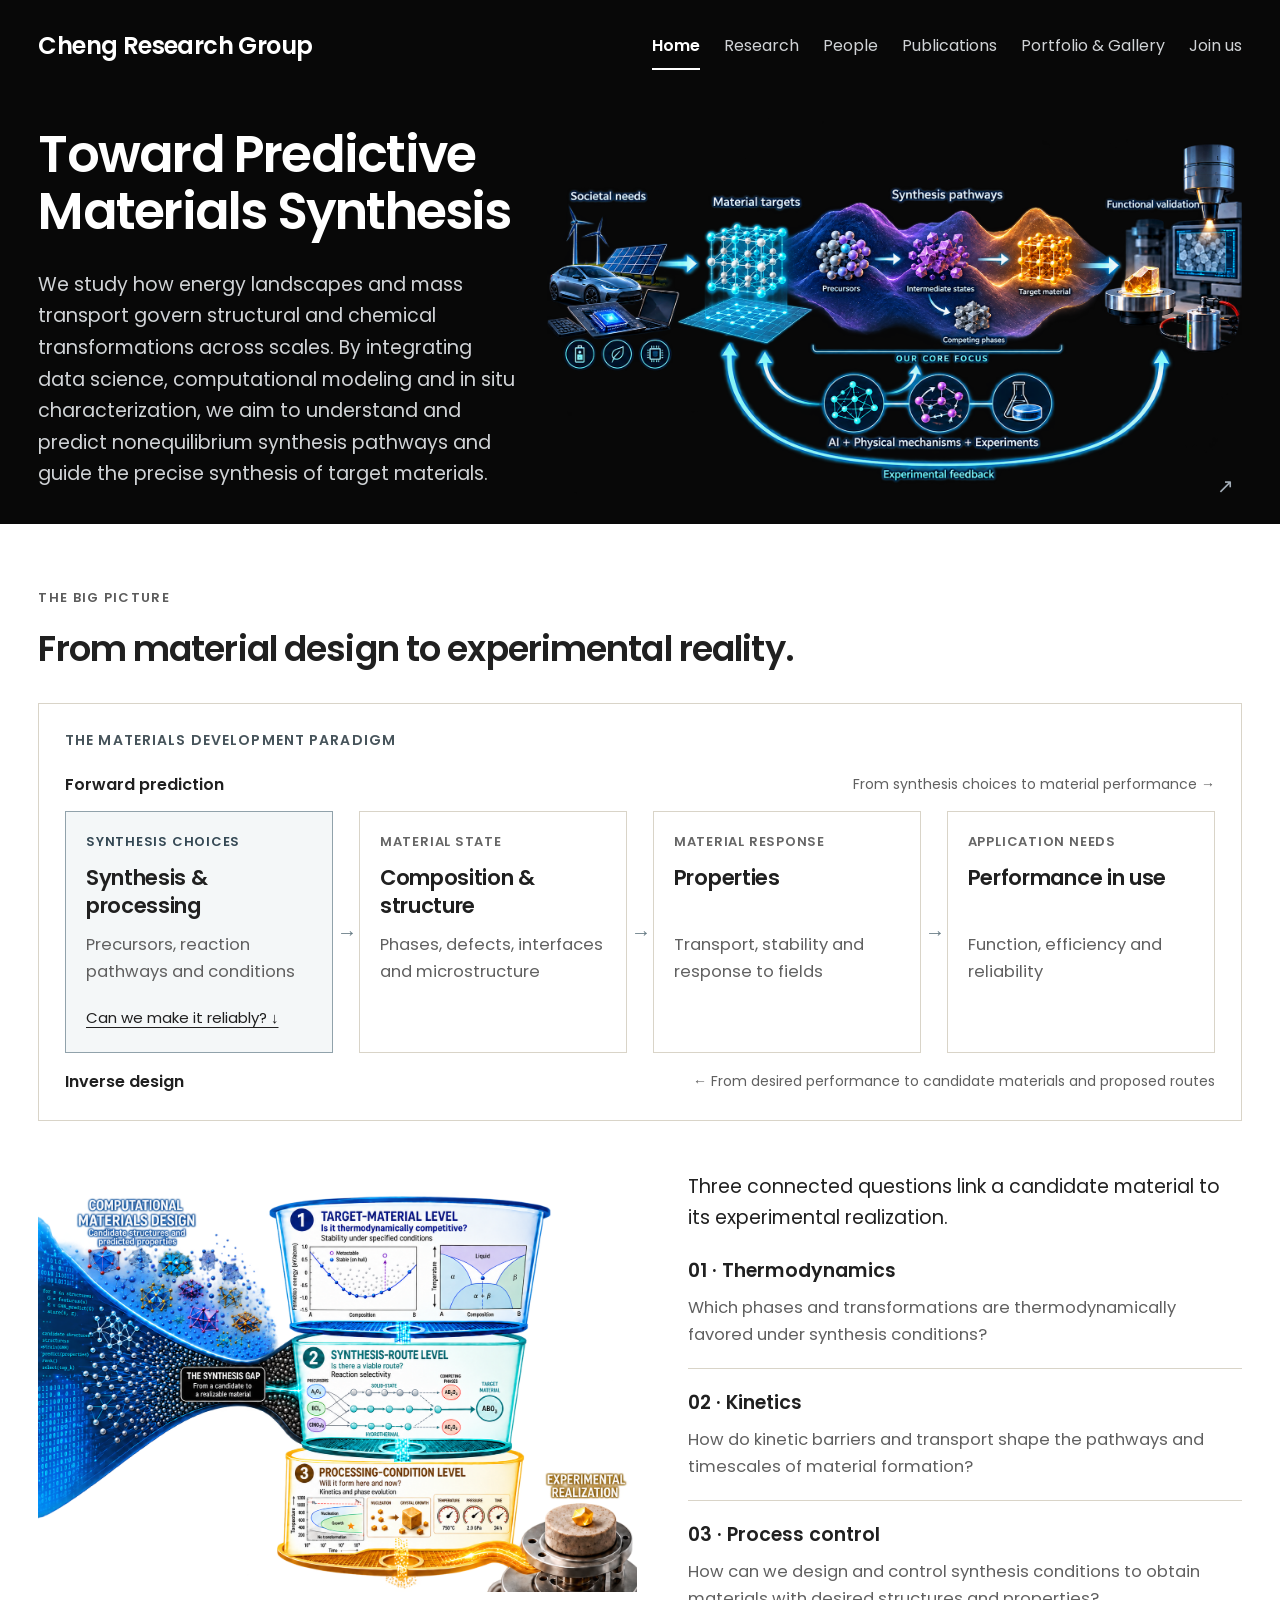
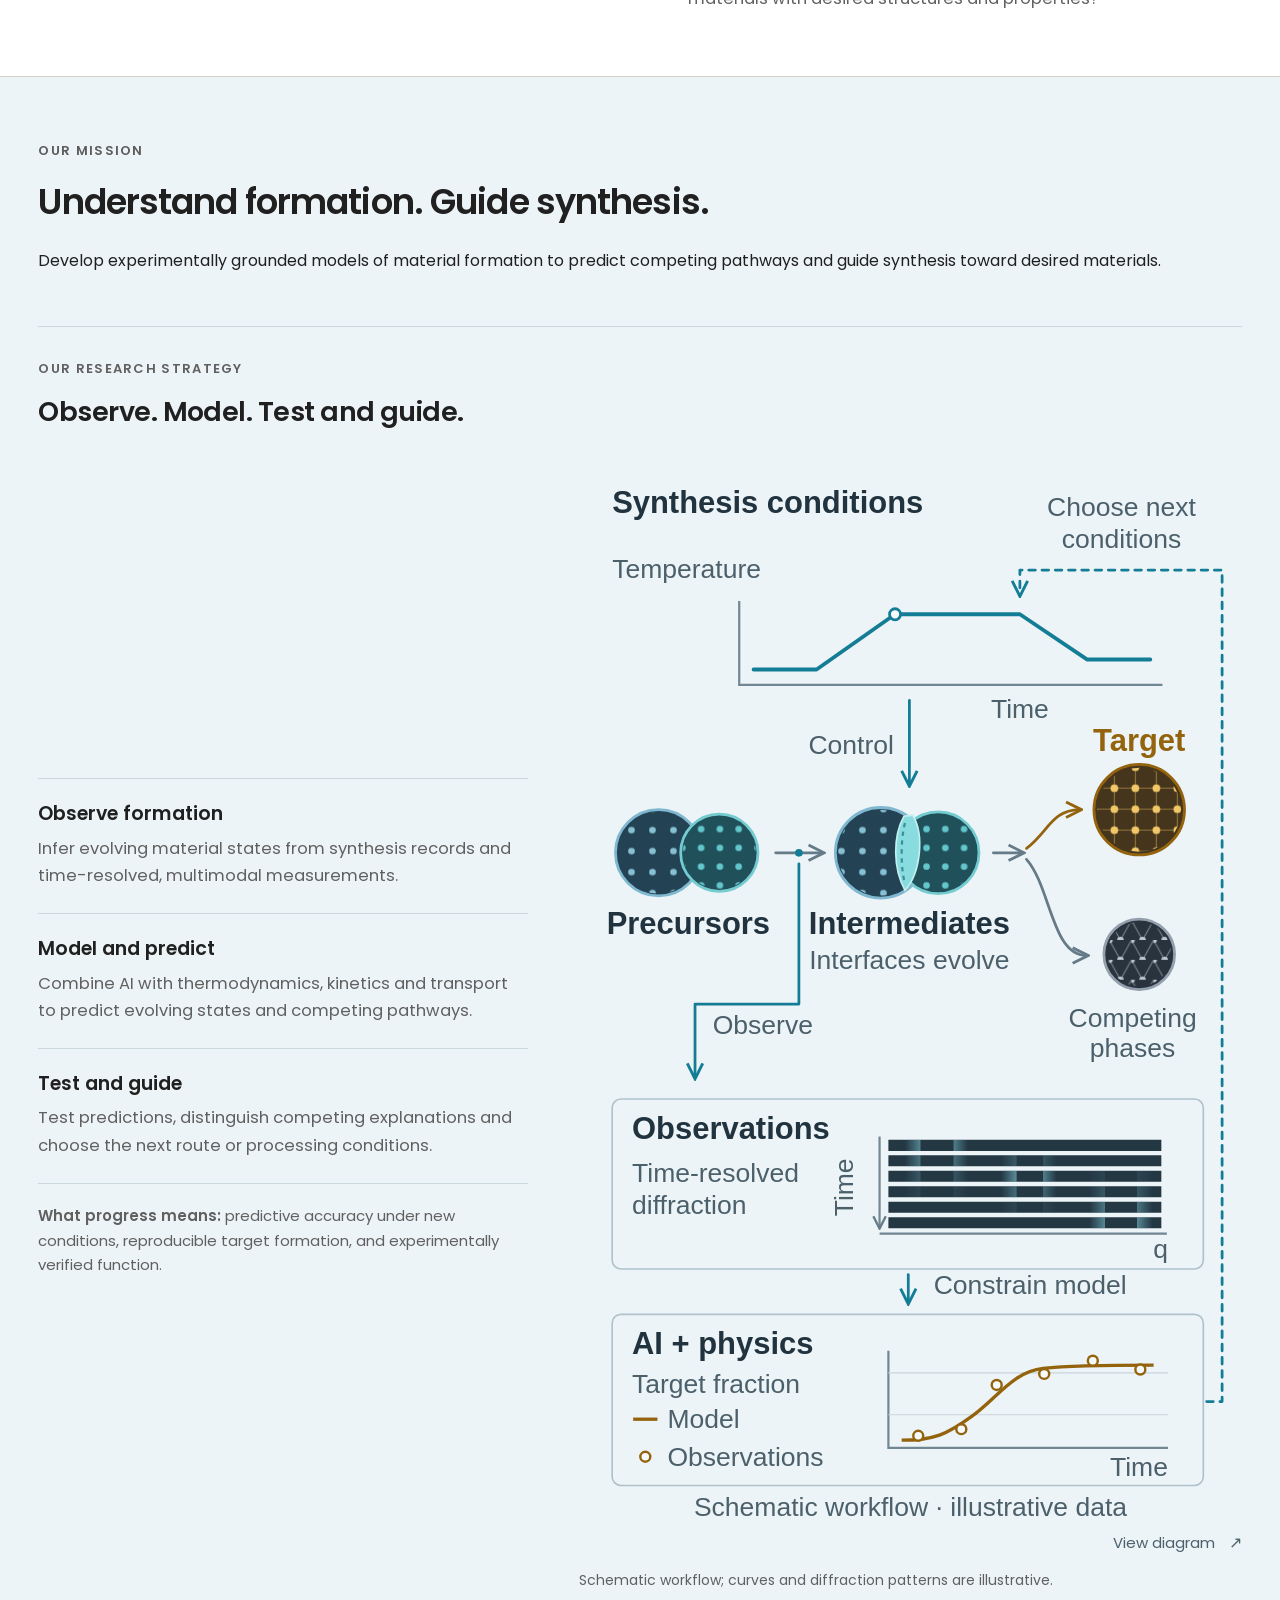
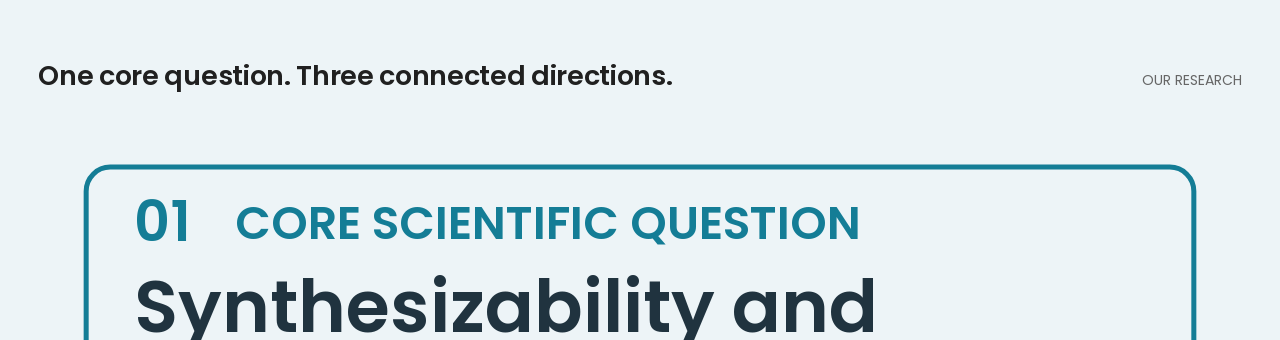
==== group/index.html @ d84de036 "Match homepage navigation to the dark hero" ====
<!DOCTYPE html>
<html lang="en">
<head>
  <meta charset="utf-8">
  <meta name="viewport" content="width=device-width, initial-scale=1">
  <meta name="theme-color" content="#080808">
  <meta name="description" content="Build the materials we need. Cheng Research Group develops AI for predictive synthesis science, connecting material design with formation pathways, reliable synthesis and experimentally verified function.">
  <title>Cheng Research Group | AI for Materials Synthesis</title>
  <link rel="canonical" href="https://xiangran-cheng.github.io/group/">
  <meta property="og:type" content="website">
  <meta property="og:title" content="Cheng Research Group | AI for Materials Synthesis">
  <meta property="og:description" content="Our place in materials science: connecting design with physical realization through AI, formation mechanisms and experimental feedback.">
  <meta property="og:url" content="https://xiangran-cheng.github.io/group/">
  <meta property="og:image" content="https://xiangran-cheng.github.io/assets/materials-core-philosophy-2026.png">
  <meta property="og:image:alt" content="Build the materials we need: societal needs, material targets, synthesis pathways and functional validation connected by AI, physical mechanisms and experimental feedback">
  <link rel="icon" href="favicon.svg?v=5" type="image/svg+xml">
  <link rel="preload" href="../assets/fonts/poppins-400.woff2" as="font" type="font/woff2" crossorigin>
  <link rel="preload" href="../assets/fonts/poppins-600.woff2" as="font" type="font/woff2" crossorigin>
  <link rel="stylesheet" href="group.css?v=12">
  <link rel="stylesheet" href="home.css?v=40">
  <script src="group.js?v=6" defer></script>
  <script src="home.js?v=4" defer></script>
</head>
<body class="group-page home-page" data-page="home">
  <a class="skip-link" href="#main">Skip to content</a>
  <header class="site-header">
    <div class="container header-inner">
      <a class="wordmark" href="./" aria-label="Cheng Research Group home">Cheng Research Group</a>
      <nav class="primary-nav" id="primary-nav" aria-label="Main navigation">
        <a href="./" aria-current="page">Home</a>
        <a href="research.html">Research</a>
        <a href="people.html">People</a>
        <a href="publications.html">Publications</a>
        <a href="gallery.html">Portfolio &amp; Gallery</a>
        <a href="join.html">Join us</a>
      </nav>
    </div>
  </header>

  <main id="main">
    <section class="home-hero" id="vision" aria-labelledby="vision-title">
      <div class="container vision-layout">
        <div class="vision-text">
          <div class="vision-heading">
            <h1 id="vision-title">Toward Predictive Materials Synthesis</h1>
          </div>
          <div class="vision-copy">
            <p class="vision-statement">We study how energy landscapes and mass transport govern structural and chemical transformations across scales. By integrating data science, computational modeling and in situ characterization, we aim to understand and predict nonequilibrium synthesis pathways and guide the precise synthesis of target materials.</p>
          </div>
        </div>
        <figure class="vision-figure philosophy-figure" id="core-philosophy" aria-labelledby="philosophy-caption-title" data-artwork-title="Build the materials we need." data-artwork-caption="Societal needs → material targets → synthesis pathways → functional validation. Conceptual illustration.">
          <a class="philosophy-image" href="../assets/materials-vision-transparent-2026.png" data-artwork-preview aria-haspopup="dialog" aria-label="Enlarge our research philosophy illustration">
            <img src="../assets/materials-vision-transparent-2026.png" width="1672" height="941" alt="Societal needs guide material targets; the central synthesis pathway links precursors, intermediate states and a target material, with a competing-phase branch. Functional validation and experimental feedback connect AI, physical mechanisms and experiments to new research decisions." fetchpriority="high" decoding="async">
            <span class="vision-enlarge" aria-hidden="true">↗</span>
          </a>
          <figcaption class="home-visually-hidden">
            <h3 id="philosophy-caption-title">From material targets to experimental reality.</h3><p>Conceptual illustration of our research vision. AI, physical mechanisms and experimental feedback connect material targets with synthesis pathways and functional validation.</p>
          </figcaption>
        </figure>
      </div>
    </section>

    <section class="big-picture" id="big-picture" aria-labelledby="big-picture-title">
      <div class="container home-section">
        <div class="home-section-intro">
          <p class="home-kicker">THE BIG PICTURE</p>
          <div>
            <h2 id="big-picture-title">From material design to experimental reality.</h2>
          </div>
        </div>

        <figure class="materials-map" aria-labelledby="materials-map-title">
          <p class="home-kicker narrative-step">THE MATERIALS DEVELOPMENT PARADIGM</p>
          <h3 class="home-visually-hidden" id="materials-map-title">Connect making, structure and function.</h3>
          <div class="map-direction"><strong>Forward prediction</strong><span>From synthesis choices to material performance <span aria-hidden="true">→</span></span></div>
          <ol class="materials-chain" aria-label="Synthesis, structure, properties and performance relationships">
            <li class="map-focus"><span class="map-tag">SYNTHESIS CHOICES</span><h4>Synthesis &amp; processing</h4><p>Precursors, reaction pathways and conditions</p><a href="#synthesis-gap">Can we make it reliably? <span aria-hidden="true">↓</span></a></li>
            <li><span class="map-tag">MATERIAL STATE</span><h4>Composition &amp; structure</h4><p>Phases, defects, interfaces and microstructure</p></li>
            <li><span class="map-tag">MATERIAL RESPONSE</span><h4>Properties</h4><p>Transport, stability and response to fields</p></li>
            <li><span class="map-tag">APPLICATION NEEDS</span><h4>Performance in use</h4><p>Function, efficiency and reliability</p></li>
          </ol>
          <div class="map-direction map-inverse"><strong>Inverse design</strong><span><span aria-hidden="true">←</span> From desired performance to candidate materials and proposed routes</span></div>
        </figure>

        <div class="gap-intro" id="synthesis-gap">
          <div class="gap-layout">
            <figure class="synthesis-framework">
              <a href="gallery.html#synthesis-framework" aria-label="Explore the materials synthesis framework in the gallery"><img src="../assets/synthesis-framework-2026.png" width="1534" height="1025" alt="Three questions connect computational design with synthesis: is the target thermodynamically competitive, is there a viable reaction route, and will it form under the chosen processing conditions?" loading="lazy" decoding="async"></a>
            </figure>
            <div class="gap-copy">
              <p class="gap-question">Three connected questions link a candidate material to its experimental realization.</p>
              <dl class="gap-levels">
                <div>
                  <dt>01 · Thermodynamics</dt>
                  <dd>Which phases and transformations are thermodynamically favored under synthesis conditions?</dd>
                </div>
                <div>
                  <dt>02 · Kinetics</dt>
                  <dd>How do kinetic barriers and transport shape the pathways and timescales of material formation?</dd>
                </div>
                <div>
                  <dt>03 · Process control</dt>
                  <dd>How can we design and control synthesis conditions to obtain materials with desired structures and properties?</dd>
                </div>
              </dl>
            </div>
          </div>
        </div>
      </div>
    </section>

    <section class="mission-section" id="mission" aria-labelledby="mission-title">
      <div class="home-section container">
      <div class="home-section-intro" id="about">
        <p class="home-kicker">OUR MISSION</p>
        <div>
          <h2 id="mission-title">Understand formation. Guide synthesis.</h2>
          <p class="home-lead">Develop experimentally grounded models of material formation to predict competing pathways and guide synthesis toward desired materials.</p>
        </div>
      </div>

      <div class="synthesis-question" id="research-strategy">
        <p class="home-kicker">OUR RESEARCH STRATEGY</p>
        <h3>Observe. Model. Test and guide.</h3>
        <div class="strategy-layout">
          <div class="strategy-copy">
            <ol class="pathway-strip" aria-label="Our strategy for predictive synthesis science">
              <li><strong>Observe formation</strong><span>Infer evolving material states from synthesis records and time-resolved, multimodal measurements.</span></li>
              <li><strong>Model and predict</strong><span>Combine AI with thermodynamics, kinetics and transport to predict evolving states and competing pathways.</span></li>
              <li><strong>Test and guide</strong><span>Test predictions, distinguish competing explanations and choose the next route or processing conditions.</span></li>
            </ol>
            <p class="pathway-feedback"><strong>What progress means:</strong> predictive accuracy under new conditions, reproducible target formation, and experimentally verified function.</p>
          </div>
          <figure class="strategy-figure synthesis-figure" aria-labelledby="synthesis-figure-caption" data-artwork-theme="light" data-artwork-title="Predict and guide how materials form" data-artwork-caption="Observations inform models; predictions guide synthesis decisions. All curves and diffraction patterns are illustrative.">
            <a class="synthesis-preview" href="../assets/synthesis-science-transparent.svg" data-artwork-preview aria-haspopup="dialog" aria-label="Enlarge our synthesis science diagram">
              <picture>
                <source media="(max-width: 760px)" srcset="../assets/synthesis-science-transparent-mobile.svg" width="600" height="960">
                <img src="../assets/synthesis-science-transparent.svg" width="1100" height="850" alt="Synthesis conditions shape the path from precursors through reacting interfaces and intermediates to target or competing phases. Time-resolved observations inform AI and physical models; predicted phase evolution is compared with measurements to guide the next synthesis decision." loading="lazy" decoding="async">
              </picture>
              <span class="diagram-enlarge" aria-hidden="true">View diagram <span>↗</span></span>
            </a>
            <figcaption id="synthesis-figure-caption">Schematic workflow; curves and diffraction patterns are illustrative.</figcaption>
          </figure>
        </div>
      </div>

      <div class="focus-heading" id="our-research"><h3 id="research-map-title">One core question. Three connected directions.</h3><span>OUR RESEARCH</span></div>
      <figure class="research-relationships" aria-labelledby="research-map-title" aria-describedby="research-map-caption" data-artwork-theme="light" data-artwork-title="How our research connects" data-artwork-caption="A research framework. Arrows show how the directions inform one another; scientific agents support the research cycle.">
        <a class="research-map-preview" href="../assets/research-directions-map.svg" data-artwork-preview aria-haspopup="dialog" aria-label="Enlarge the research directions relationship map">
          <picture>
            <source media="(max-width: 1000px)" srcset="../assets/research-directions-map-mobile.svg" width="600" height="1180">
            <img src="../assets/research-directions-map.svg" width="1440" height="650" alt="Synthesizability and Synthesis Design is our core. Structure and function research provides structural targets and studies material states. Energy research defines performance requirements and evaluates candidate materials. Scientific agents support the research cycle across all directions." loading="lazy" decoding="async">
          </picture>
          <span class="diagram-enlarge" aria-hidden="true">View map <span>↗</span></span>
        </a>
        <figcaption class="home-visually-hidden" id="research-map-caption">We model formation pathways to predict synthesizability under specified conditions and guide synthesis. Structure evolution connects material states with desired properties. Energy applications define targets and validate performance. Scientific agents connect literature extraction, knowledge graphs, multimodal analysis and study planning across all directions.</figcaption>
      </figure>
      </div>
    </section>
  </main>
  <dialog class="artwork-viewer" aria-labelledby="artwork-viewer-title" aria-describedby="artwork-viewer-caption">
    <div class="artwork-viewer-header"><h2 id="artwork-viewer-title">Build the materials we need.</h2><div><button class="artwork-zoom" type="button">Zoom in</button><button class="artwork-close" type="button" aria-label="Close illustration" autofocus>Close <span aria-hidden="true">×</span></button></div></div>
    <div class="artwork-stage" tabindex="0" role="region" aria-label="Illustration preview; scroll to explore when zoomed"><img width="1672" height="941" alt=""></div>
    <div class="artwork-viewer-footer"><p id="artwork-viewer-caption">Societal needs → material targets → synthesis pathways → functional validation. Conceptual illustration.</p><a href="../assets/materials-vision-transparent-2026.png" target="_blank" rel="noopener">Open original <span aria-hidden="true">↗</span></a></div>
  </dialog>
  <footer class="site-footer"><div class="container footer-inner"><div><strong>Cheng Research Group</strong><span>AI for Materials Synthesis</span></div><div><span>Contact us</span><a href="mailto:chengxiangran@bza.edu.cn">chengxiangran@bza.edu.cn</a></div><div class="footer-links"><a href="../assets/Xiangran-Cheng-CV.docx" download>Download CV ↓</a><a href="../">Xiangran Cheng's personal website ↗</a><a href="#main">Back to top ↑</a></div></div></footer>
</body>
</html>
---- group/group.css ----
/* Shared visual system for all six group pages. */
@font-face {
  font-family: "Poppins"; font-style: normal; font-weight: 400; font-display: swap;
  src: url("../assets/fonts/poppins-400.woff2") format("woff2");
}
@font-face {
  font-family: "Poppins"; font-style: normal; font-weight: 600; font-display: swap;
  src: url("../assets/fonts/poppins-600.woff2") format("woff2");
}
/* A page-specific subset of Adobe Source Han Sans CN (see assets/fonts/README.md). */
@font-face {
  font-family: "Cheng CJK Web"; font-style: normal; font-weight: 400 600; font-display: swap;
  src: url("../assets/fonts/source-han-sans-cn-site.woff2") format("woff2");
  unicode-range: U+2E80-FFFF;
}
:root {
  --ink: #202020; --muted: #606060; --accent: #111111; --dark: #080808;
  --line: #dededb; --surface: #f5f5f3; --radius: 4px;
  --font-title: clamp(2.5rem, 1.6rem + 3vw, 4rem);
  --font-section: clamp(1.75rem, 1.35rem + 1.2vw, 2.25rem);
  --font-card: 1.25rem; --font-lead: 1.125rem; --font-body: 1rem;
  --font-small: .875rem; --font-caption: .8125rem; --font-label: .75rem;
  --leading-body: 1.75; --space-section: clamp(40px, 5vw, 72px);
  --space-heading: clamp(40px, 4.5vw, 64px); --page-gutter: 36px;
  font-family: "Poppins", "Cheng CJK Web", "Source Han Sans SC", "Noto Sans CJK SC", "Microsoft YaHei", sans-serif;
  font-size: 16px; color: var(--ink); color-scheme: light;
  scroll-behavior: smooth; scroll-padding-top: var(--header-offset, 110px);
}
* { box-sizing: border-box; }
body { margin: 0; background: #fff; font-size: var(--font-body); font-weight: 400; line-height: var(--leading-body); }
strong, b { font-weight: 600; }
a { color: inherit; text-decoration: none; }
a:hover { color: var(--accent); }
button { font: inherit; }
img { display: block; max-width: 100%; height: auto; }
h1, h2, h3, h4, p, figure { margin: 0; }
h1, h2, h3, h4 { line-height: 1.3; font-weight: 600; }
h1 { font-size: var(--font-title); font-weight: 600; letter-spacing: -.04em; line-height: 1.12; }
h2 { font-size: var(--font-section); font-weight: 600; letter-spacing: -.025em; line-height: 1.25; }
h3, h4 { font-size: var(--font-card); letter-spacing: -.012em; line-height: 1.4; }
a:focus-visible, button:focus-visible, summary:focus-visible { outline: 2px solid #737373; outline-offset: 5px; }
.container { width: min(1160px, calc(100% - var(--page-gutter) * 2)); margin-inline: auto; }
.reading-width { width: min(940px, calc(100% - var(--page-gutter) * 2)); margin-inline: auto; }
.group-page { min-height: 100vh; display: flex; flex-direction: column; }
.group-page > main { flex: 1; min-width: 0; }
/* Interior pages share the homepage's generous edges, with readable text columns. */
.group-page:not(.home-page) {
  --font-title: clamp(2.25rem, 1.5rem + 2vw, 3.75rem);
  --font-section: clamp(1.875rem, 1.25rem + 1.2vw, 2.625rem);
  --font-card: clamp(1.25rem, 1rem + .4vw, 1.5rem);
  --font-lead: clamp(1.125rem, 1rem + .35vw, 1.375rem);
  --font-body: clamp(1rem, .875rem + .25vw, 1.125rem);
  --font-small: .9375rem; --font-caption: .875rem; --font-label: .8125rem;
  --space-section: clamp(48px, 5vw, 88px);
  --space-heading: clamp(48px, 5vw, 88px);
  --page-gutter: clamp(20px, 3vw, 80px);
}
.group-page:not(.home-page) .container { width: min(1600px, calc(100% - var(--page-gutter) * 2)); }
.group-page:not(.home-page) :is(.site-header, .site-footer) .container { width: min(1760px, calc(100% - var(--page-gutter) * 2)); }
.group-page:not(.home-page) .wordmark { font-size: clamp(1.5rem, 1.5vw, 1.75rem); }
.group-page:not(.home-page) .primary-nav { font-size: 1rem; }
.group-page:not(.home-page) .page-heading { padding-bottom: clamp(32px, 3vw, 48px); }
.group-page:not(.home-page) .page-heading > p { max-width: 70ch; }
.skip-link { position: fixed; left: 12px; top: 10px; z-index: 40; transform: translateY(-180%); padding: 10px 18px; background: #fff; }
.skip-link:focus { transform: none; }

/* Navigation remains visible at every screen size. */
.site-header { position: sticky; top: 0; z-index: 20; background: rgba(255,255,255,.98); border-bottom: 1px solid var(--line); }
.header-inner { min-height: 88px; display: flex; align-items: center; gap: 32px; }
.wordmark { flex-shrink: 0; font-size: 1.5rem; font-weight: 600; line-height: 1.25; letter-spacing: -.025em; }
.primary-nav { display: flex; align-items: center; gap: 24px; margin-left: auto; font-size: var(--font-small); }
.primary-nav a { padding-block: 10px; white-space: nowrap; position: relative; }
.primary-nav a[aria-current="page"] { color: var(--ink); font-weight: 600; }
.primary-nav a[aria-current="page"]::after { content: ""; position: absolute; height: 2px; background: var(--ink); bottom: 0; left: 0; right: 0; }
.primary-nav a:hover { text-decoration: underline; text-underline-offset: 6px; }

/* Common title, reading rhythm and action styles. */
.page-heading { padding-block: var(--space-heading) 36px; }
.page-heading h1 { font-size: var(--font-title); font-weight: 600; line-height: 1.12; letter-spacing: -.04em; text-wrap: balance; }
.page-heading > p { max-width: 76ch; margin-top: 20px; color: var(--muted); font-size: var(--font-body); line-height: var(--leading-body); }
.page-heading .page-lead, .page-heading .research-lead { font-size: var(--font-lead); color: var(--ink); max-width: 64ch; }
.eyebrow, .home-kicker { color: var(--muted); font-size: var(--font-label); font-weight: 600; letter-spacing: .1em; line-height: 1.6; }
.section-space { padding-block: var(--space-section); }
.home-button, .scholar-button { display: inline-flex; align-items: center; justify-content: space-between; gap: 24px; min-height: 44px; padding: 10px 18px; border: 1px solid currentColor; border-radius: var(--radius); font-size: var(--font-small); font-weight: 600; line-height: 1.5; }
.home-inline-link, .home-text-link, .mentor-links, .poster-download { font-size: var(--font-small); }
.mentor-links a:hover, .footer-links a:hover, .contact-email:hover { text-decoration: underline; text-underline-offset: 5px; }

/* People */
.people-section { padding-top: 0; }
.people-section .page-heading { border-bottom: 1px solid var(--line); }
.mentor { margin-top: clamp(36px, 4vw, 64px); }
.people-page .mentor-copy { display: grid; grid-template-columns: minmax(0, .8fr) minmax(0, 1.5fr); gap: clamp(32px, 5vw, 88px); }
.mentor-bio { min-width: 0; max-width: 72ch; border-left: 1px solid var(--line); padding-left: clamp(28px, 3vw, 48px); }
.mentor-bio > p { color: var(--muted); }
.mentor-bio > p + p { margin-top: 20px; }
.mentor .eyebrow { margin-bottom: 12px; }
.mentor h2 { font-size: var(--font-section); }
.affiliation { color: var(--ink); margin-top: 16px; line-height: 1.6; }
.mentor-copy > p:not(.eyebrow):not(.affiliation) { color: var(--muted); margin-top: 20px; }
.mentor-links { display: flex; flex-wrap: wrap; gap: 8px 24px; margin-top: 24px; }
.mentor-links a { overflow-wrap: anywhere; padding-block: 4px; }
.team-heading { margin-top: clamp(48px, 5vw, 80px); }
.team-heading h2 { font-size: var(--font-section); }
.member-list { list-style: none; padding: 0; margin: 28px 0 0; display: grid; grid-template-columns: repeat(3, minmax(0,1fr)); gap: clamp(24px, 3vw, 48px); }
.member-list li { display: flex; align-items: center; gap: 20px; min-width: 0; padding: 28px 0; border-top: 1px solid var(--line); }
.member-initial { width: 60px; height: 60px; flex-shrink: 0; display: grid; place-items: center; background: var(--surface); border: 1px solid var(--line); border-radius: var(--radius); font-size: 1rem; font-weight: 600; }
.member-list h3 { font-size: var(--font-card); }
.member-list p { font-size: var(--font-small); color: var(--muted); margin-top: 4px; }

/* Footer */
.site-footer { padding-block: clamp(20px, 1.4vw, 24px); background: var(--dark); color: #c5c5c5; font-size: .875rem; line-height: 1.6; }
.footer-inner { display: flex; justify-content: space-between; gap: 18px 40px; }
.footer-inner > div { display: flex; flex-direction: column; align-items: flex-start; gap: 6px; min-width: 0; }
.footer-inner strong { color: #fff; font-size: 1.0625rem; font-weight: 600; line-height: 1.45; }
.footer-inner a { min-height: 24px; overflow-wrap: anywhere; }
.footer-inner a:hover { color: #fff; }

/* Both image viewers use the same controls and keep the image area scrollable. */
.group-page :is(.artwork-viewer, .image-viewer)[open] {
  display: grid; grid-template-rows: auto minmax(0, 1fr) auto;
  height: min(880px, 94dvh); max-height: 94dvh; overflow: hidden;
  border: 1px solid var(--line); border-radius: var(--radius);
}
.group-page :is(.artwork-viewer-header, .viewer-header) { padding: 16px 20px; gap: 16px; }
.group-page :is(.artwork-viewer-header, .viewer-header) h2 { font-size: var(--font-lead); font-weight: 600; letter-spacing: -.012em; }
.group-page :is(.artwork-viewer button, .viewer-close, .viewer-controls button) {
  min-height: 44px; padding: 8px 14px; font-size: var(--font-small);
  border: 1px solid var(--line); border-radius: var(--radius);
}
.group-page :is(.artwork-stage, .viewer-stage) { min-height: 0; max-height: none; overflow: auto; }
.group-page .artwork-stage:not(.is-zoomed) img { height: 100%; max-height: 100%; object-fit: contain; }
.group-page .viewer-stage img { max-height: 100%; }
.group-page :is(.artwork-viewer-footer, .viewer-footer) { padding: 16px 20px; font-size: var(--font-small); max-height: 38dvh; overflow: auto; }
.group-page .viewer-footer > p { font-size: var(--font-small); }
.group-page .viewer-original { text-decoration: underline; text-underline-offset: 4px; }

@media (min-width: 1121px) {
  .group-page:not(.home-page) .header-inner { min-height: 92px; }
}
@media (max-width: 1120px) {
  .group-page:not(.home-page) .primary-nav { font-size: .875rem; }
  :root { --page-gutter: 24px; }
  .header-inner { flex-wrap: wrap; gap: 12px; padding-block: 16px 12px; }
  .primary-nav { flex: 1 0 100%; justify-content: space-between; flex-wrap: wrap; gap: 4px 20px; margin: 0; padding-top: 6px; border-top: 1px solid var(--line); }
}
@media (max-width: 760px) {
  .group-page:not(.home-page) .wordmark { font-size: 1.25rem; }
  .people-page .mentor-copy { grid-template-columns: minmax(0, 1fr); gap: 28px; }
  .mentor-bio { border-left: 0; padding-left: 0; }
  .member-list { grid-template-columns: 1fr; gap: 0; }
  .member-list li { padding-block: 20px; }
  .footer-inner { flex-wrap: wrap; }
}
@media (max-width: 600px) {
  :root { --page-gutter: 20px; }
  .wordmark { font-size: 1.25rem; }
  .header-inner { gap: 10px; padding-top: 14px; padding-bottom: 10px; }
  .primary-nav { justify-content: flex-start; gap: 2px 20px; }
  .primary-nav a { padding-block: 8px; }
  .page-heading { padding-bottom: 28px; }
  .mentor { margin-top: 28px; }
  .team-heading { margin-top: 36px; }
  .footer-inner { flex-direction: column; gap: 18px; }
  .group-page :is(.artwork-viewer-header, .viewer-header) { padding: 12px 14px; gap: 12px; }
  .group-page :is(.artwork-viewer-header, .viewer-header) h2 { font-size: var(--font-body); }
  .group-page :is(.artwork-viewer-footer, .viewer-footer) { padding: 12px 14px; }
}
@media (max-width: 360px) {
  :root { --page-gutter: 16px; }
  .primary-nav { column-gap: 16px; }
}
@media (prefers-reduced-motion: reduce) { :root { scroll-behavior: auto; } }
@media print {
  .site-header { position: static; }
  .primary-nav, .skip-link { display: none !important; }
  .page-heading, .section-space { padding-block: 24px; }
  .page-heading h1 { font-size: 2.5rem; }
  .site-footer { background: #fff; color: var(--ink); border-top: 1px solid var(--line); }
  .footer-inner strong { color: var(--ink); }
  .mentor, .member-list li { break-inside: avoid; }
  .people-page .mentor-copy { display: block; }
  .mentor-bio { padding-left: 0; border-left: 0; margin-top: 24px; }
}
---- group/home.css ----
/* Home: vision, the synthesis challenge, mission and research focus. */
.home-page {
  --font-title: clamp(2.5rem, 1.25rem + 2.4vw, 3.875rem);
  --font-section: clamp(1.875rem, 1rem + 1.5vw, 2.75rem);
  --font-subsection: clamp(1.5rem, 1.125rem + .7vw, 1.875rem);
  --font-card: clamp(1.25rem, 1rem + .35vw, 1.4375rem);
  --font-lead: clamp(1.125rem, .875rem + .4vw, 1.375rem);
  --font-body: clamp(1rem, .75rem + .35vw, 1.125rem);
  --font-small: .9375rem; --font-caption: .875rem; --font-label: .8125rem;
  --home-space: clamp(48px, 5vw, 88px); --home-content-width: 1760px;
  --home-column-gap: clamp(32px, 4vw, 80px); --page-gutter: clamp(20px, 3vw, 80px);
  --vision-background: #080808; --picture-background: #fff; --mission-background: #edf4f7;
}
.home-page .container { width: min(var(--home-content-width), calc(100% - var(--page-gutter) * 2)); }
.home-page .site-header { --ink: #fff; --accent: #fff; --line: #2b2b2b; background: var(--vision-background); color: #d0d3d6; border-bottom-color: transparent; }
.home-page .site-header a:focus-visible { outline-color: #fff; }
.home-page .wordmark { color: var(--ink); font-size: clamp(1.5rem, 1.5vw, 1.75rem); }
.home-page .primary-nav { font-size: 1rem; }
.home-visually-hidden { position: absolute; width: 1px; height: 1px; padding: 0; margin: -1px; overflow: hidden; clip-path: inset(50%); white-space: nowrap; border: 0; }
.home-hero { background: var(--vision-background); color: #fff; }
.vision-layout { display: grid; grid-template-columns: minmax(0, .82fr) minmax(0, 1.18fr); align-items: center; gap: clamp(24px, 2vw, 40px); padding-block: clamp(20px, 1.25vw, 24px); }
.vision-text { min-width: 0; }
.vision-heading h1 { font-size: var(--font-title); font-weight: 600; line-height: 1.12; letter-spacing: -.035em; text-wrap: balance; }
.vision-copy { margin-top: 28px; }
.vision-statement { color: #d0d3d6; max-width: 48ch; font-size: var(--font-lead); line-height: 1.65; }
.home-inline-link span { margin-left: 6px; }
.home-inline-link:hover { text-decoration: underline; text-underline-offset: 5px; }
.home-hero a:focus-visible { outline-color: white; }
.synthesis-figure { min-width: 0; width: min(100%, 800px); justify-self: center; }
.synthesis-figure img { width: 100%; height: auto; }
.synthesis-preview { display: block; position: relative; background: transparent; cursor: zoom-in; padding-bottom: 32px; }
.synthesis-preview picture { display: block; }
.synthesis-preview:hover .diagram-enlarge { color: var(--ink); text-decoration: underline; text-underline-offset: 4px; }
.diagram-enlarge { display: flex; align-items: center; gap: 14px; position: absolute; right: 0; bottom: 0; color: #4b606b; font-size: var(--font-small); line-height: 1.5; }
.diagram-enlarge > span { font-size: 1rem; }
.synthesis-figure figcaption { color: var(--muted); font-size: var(--font-caption); line-height: 1.7; margin-top: 14px; }
.home-section { padding-block: var(--home-space); }
.home-section-intro > .home-kicker { margin-bottom: 18px; color: #5c5c5c; }
.home-section h2 { font-size: var(--font-section); font-weight: 600; letter-spacing: -.025em; line-height: 1.25; }
.home-lead { font-size: var(--font-lead); line-height: 1.65; max-width: 66ch; margin-top: 24px; }
.big-picture { background: var(--picture-background); --line: #d9d4c8; border-bottom: 1px solid var(--line); }
.mission-section { background: var(--mission-background); --line: #cbd8de; }
.mission-section .home-lead { max-width: none; font-size: clamp(1rem, .4rem + .75vw, 1.25rem); line-height: 1.65; }
.philosophy-image { position: relative; display: block; background: transparent; cursor: zoom-in; }
.philosophy-image img { width: 100%; height: auto; }
.vision-figure .philosophy-image img { object-fit: contain; }
.philosophy-image:focus-visible { outline: 3px solid #fff; outline-offset: -7px; }
.vision-figure.philosophy-figure { min-width: 0; width: min(100%, 1120px); justify-self: center; margin-top: 0; background: transparent; border: 0; border-radius: 0; color: #f3f5f7; }
.vision-enlarge { position: absolute; right: 0; bottom: 0; padding: 8px; color: #a4aeb8; font-size: 1.25rem; line-height: 1; }
.philosophy-image:hover .vision-enlarge, .philosophy-image:focus-visible .vision-enlarge { color: #fff; }
.artwork-viewer { width: min(1720px, calc(100% - 40px)); max-height: 94dvh; border: 0; padding: 0; background: #fff; color: #202020; box-shadow: 0 20px 80px #0006; }
.artwork-viewer:not([open]) { display: none; }
.artwork-viewer::backdrop { background: #000d; }
.artwork-viewer-header { display: flex; justify-content: space-between; align-items: center; gap: 20px; padding: 16px 22px; }
.artwork-viewer-header h2 { font-size: var(--font-lead); font-weight: 600; }
.artwork-viewer-header > div { display: flex; gap: 10px; flex-shrink: 0; }
.artwork-viewer button { border: 1px solid #ccc; background: #fff; color: #202020; padding: 8px 13px; min-height: 42px; font-size: var(--font-caption); cursor: pointer; }
.artwork-viewer button:hover { border-color: #666; background: #f4f4f2; }
.artwork-stage { overflow: auto; max-height: 68dvh; background: #061421; overscroll-behavior: contain; }
.artwork-stage.is-light { background: var(--mission-background); }
.artwork-stage img { display: block; width: 100%; height: auto; max-height: 68dvh; object-fit: contain; }
.artwork-stage.is-zoomed img { width: max(var(--artwork-zoom-width, 1672px), 150%); max-width: none; max-height: none; }
.artwork-stage:focus-visible { outline: 3px solid #ccc; outline-offset: -4px; }
.artwork-viewer-footer { display: flex; justify-content: space-between; align-items: baseline; gap: 14px 28px; padding: 15px 22px 20px; font-size: var(--font-caption); line-height: 1.7; }
.artwork-viewer-footer p { color: #606060; }
.artwork-viewer-footer a { white-space: nowrap; text-decoration: underline; text-underline-offset: 4px; }
.artwork-open { overflow: hidden; }
.materials-map { --chain-gap: clamp(24px, 2vw, 36px); margin-top: clamp(28px, 2.5vw, 44px); padding: clamp(24px, 2vw, 36px); background: transparent; border: 1px solid var(--line); }
.materials-map .narrative-step { color: #47545b; font-size: .875rem; letter-spacing: .08em; }
.map-direction { display: flex; align-items: center; justify-content: space-between; gap: 12px 24px; margin-top: 20px; padding-bottom: 14px; font-size: var(--font-caption); line-height: 1.6; color: var(--muted); }
.map-direction > strong { color: var(--ink); font-size: 1rem; font-weight: 600; }
.map-direction > span { text-align: right; }
.materials-chain { list-style: none; padding: 0; margin: 0; display: grid; grid-template-columns: repeat(4, minmax(0, 1fr)); gap: var(--chain-gap); }
.materials-chain li { position: relative; display: flex; flex-direction: column; align-items: flex-start; min-width: 0; padding: clamp(20px, 1.5vw, 28px); background: #fff; border: 1px solid var(--line); }
.materials-chain li + li::before { content: "→"; position: absolute; left: calc(-1 * var(--chain-gap)); width: var(--chain-gap); top: 50%; transform: translateY(-50%); text-align: center; color: #667a84; font-size: 1.25rem; line-height: 1; }
.map-tag { font-size: var(--font-label); font-weight: 600; letter-spacing: .06em; line-height: 1.5; color: #666; display: block; }
.materials-chain h4 { font-size: clamp(1.25rem, 1rem + .4vw, 1.5rem); line-height: 1.35; letter-spacing: -.015em; font-weight: 600; margin-top: 12px; }
.materials-chain p { font-size: var(--font-body); line-height: 1.65; color: var(--muted); margin-top: 10px; }
.materials-chain .map-focus { background: #f4f7f8; border-color: #91a2ab; color: var(--ink); }
.map-focus .map-tag { color: #344854; }
.map-focus p { color: var(--muted); }
.map-focus a { display: inline-block; color: var(--ink); margin-top: 20px; font-size: var(--font-small); text-decoration: underline; text-underline-offset: 4px; }
.map-inverse { margin-top: 0; padding: 16px 0 0; }
.synthesis-question { margin-top: clamp(40px, 4vw, 64px); padding-top: clamp(28px, 2.5vw, 40px); background: transparent; border-top: 1px solid var(--line); }
.synthesis-question > .home-kicker { color: #606060; font-size: var(--font-label); }
.synthesis-question h3 { font-size: var(--font-subsection); font-weight: 600; letter-spacing: -.02em; margin-top: 14px; }
.strategy-layout { display: grid; grid-template-columns: minmax(0, .85fr) minmax(0, 1.15fr); align-items: center; gap: var(--home-column-gap); margin-top: 32px; }
.strategy-copy { min-width: 0; max-width: 62ch; }
.pathway-strip { display: grid; gap: 24px; padding: 0; list-style: none; margin: 0; }
.pathway-strip li { padding-top: 20px; border-top: 1px solid var(--line); }
.pathway-strip strong { display: block; font-size: var(--font-lead); font-weight: 600; line-height: 1.6; }
.pathway-strip span { display: block; color: #606060; font-size: var(--font-body); line-height: 1.65; margin-top: 5px; }
.pathway-feedback { font-size: var(--font-small); line-height: 1.65; color: #606060; margin-top: 24px; padding-top: 20px; border-top: 1px solid var(--line); }
.gap-intro { margin-top: clamp(40px, 4vw, 72px); }
.gap-layout { display: grid; grid-template-columns: minmax(0, 1.08fr) minmax(0, 1fr); align-items: center; gap: clamp(28px, 4vw, 64px); }
.gap-copy { min-width: 0; max-width: 64ch; }
.gap-question { font-size: var(--font-lead); color: var(--ink); line-height: 1.6; }
.gap-levels { margin: 24px 0 0; }
.gap-levels > div + div { margin-top: 20px; padding-top: 20px; border-top: 1px solid var(--line); }
.gap-levels dt { color: var(--ink); font-size: var(--font-lead); font-weight: 600; line-height: 1.5; }
.gap-levels dd { margin: 8px 0 0; color: var(--muted); font-size: var(--font-body); line-height: 1.65; }
.synthesis-framework { min-width: 0; width: min(100%, 880px); justify-self: center; }
.synthesis-framework > a { display: block; background: transparent; }
.synthesis-framework img { width: 100%; height: auto; }
.focus-heading { display: flex; justify-content: space-between; gap: 16px; margin-top: clamp(48px, 5vw, 80px); align-items: baseline; }
.focus-heading h3 { font-size: var(--font-subsection); font-weight: 600; }
.focus-heading > span { font-size: var(--font-caption); color: #666; }
.home-inline-link { font-size: var(--font-small); font-weight: 600; line-height: 1.65; display: inline-block; padding-block: 5px; }
.research-relationships { width: min(100%, 1440px); margin: 32px auto 0; }
.research-map-preview { display: block; position: relative; padding-bottom: 30px; cursor: zoom-in; }
.research-map-preview picture { display: block; }
.research-map-preview img { width: 100%; height: auto; }
.research-map-preview:hover .diagram-enlarge { color: var(--ink); text-decoration: underline; text-underline-offset: 4px; }
@media (min-width: 1121px) {
  .home-page .header-inner { min-height: 92px; }
}
@media (max-width: 1200px) {
  .strategy-layout { grid-template-columns: minmax(0, 1fr); gap: 28px; }
  .strategy-copy { max-width: 68ch; }
}
@media (max-width: 1120px) {
  .home-page .primary-nav { font-size: .875rem; }
}
@media (min-width: 1101px) and (max-width: 1500px) {
  .materials-chain h4 { min-height: 2.7em; }
}
@media (max-width: 1100px) {
  .materials-map { --chain-gap: 32px; }
  .materials-chain { grid-template-columns: minmax(0, 1fr); }
  .materials-chain li { padding: 22px 24px; }
  .materials-chain li + li::before { content: "↓"; left: 50%; top: calc(-1 * var(--chain-gap)); width: auto; height: var(--chain-gap); line-height: var(--chain-gap); transform: translateX(-50%); }
  .map-direction { display: block; }
  .map-direction > span { display: block; text-align: left; margin-top: 4px; }
  .map-direction > span > span { display: none; }
  .map-direction > strong::after { content: " ↓"; }
  .map-inverse > strong::after { content: " ↑"; }
}
@media (max-width: 1000px) {
  .vision-layout { grid-template-columns: minmax(0, 1fr); gap: 32px; }
  .vision-text { max-width: 760px; }
  .vision-figure.philosophy-figure { width: min(100%, 800px); }
  .strategy-layout, .gap-layout { grid-template-columns: minmax(0, 1fr); gap: 28px; }
  .strategy-copy, .gap-copy { max-width: 68ch; }
  .research-relationships { width: min(100%, 520px); }
}
@media (max-width: 760px) {
  .home-page { --home-space: 48px; }
  .home-page .wordmark { font-size: 1.25rem; }
  .synthesis-figure { width: min(100%, 480px); }
  .artwork-viewer-header { align-items: flex-start; flex-wrap: wrap; gap: 12px; padding: 14px 16px; }
  .artwork-viewer-header h2 { font-size: 1rem; }
  .artwork-viewer-footer { flex-wrap: wrap; padding: 13px 16px 17px; }
  .artwork-stage, .artwork-stage img { max-height: 57dvh; }
  .vision-layout { grid-template-columns: minmax(0, 1fr); gap: 32px; padding-block: 24px; }
  .vision-heading h1 { font-size: clamp(2.25rem, 5.5vw, 2.75rem); }
  .vision-copy { margin-top: 24px; }
  .vision-statement { max-width: 60ch; }
}
@media (max-width: 540px) {
  .artwork-viewer { width: calc(100% - 16px); }
  .vision-statement { font-size: 1.0625rem; }
  .strategy-layout { margin-top: 28px; }
  .gap-levels { margin-top: 24px; }
  .synthesis-question { padding-top: 25px; margin-top: 30px; }
  .materials-map { padding: 22px 18px; margin-top: 28px; }
  .focus-heading { display: block; margin-top: 35px; }
  .focus-heading > span { display: block; margin-top: 5px; }
}
@media print {
  .home-page .site-header { --ink: #202020; --accent: #111; --line: #dededb; background: #fff; color: var(--ink); border-bottom-color: var(--line); }
  .philosophy-figure { box-shadow: none; break-inside: avoid; }
  .vision-enlarge, .artwork-viewer { display: none !important; }
  .home-hero { background: white; color: #202020; }
  .home-hero p, .vision-figure figcaption, .vision-figure figcaption small { color: #444 !important; }
  .vision-figure.philosophy-figure { background: #fff; color: #202020; }
  .vision-layout { padding-block: 24px; }
  .vision-heading h1 { font-size: 2.5rem; }
  .home-section { padding-block: 26px; }
  .big-picture, .mission-section { background: white; }
  .materials-map { break-inside: avoid; }
}
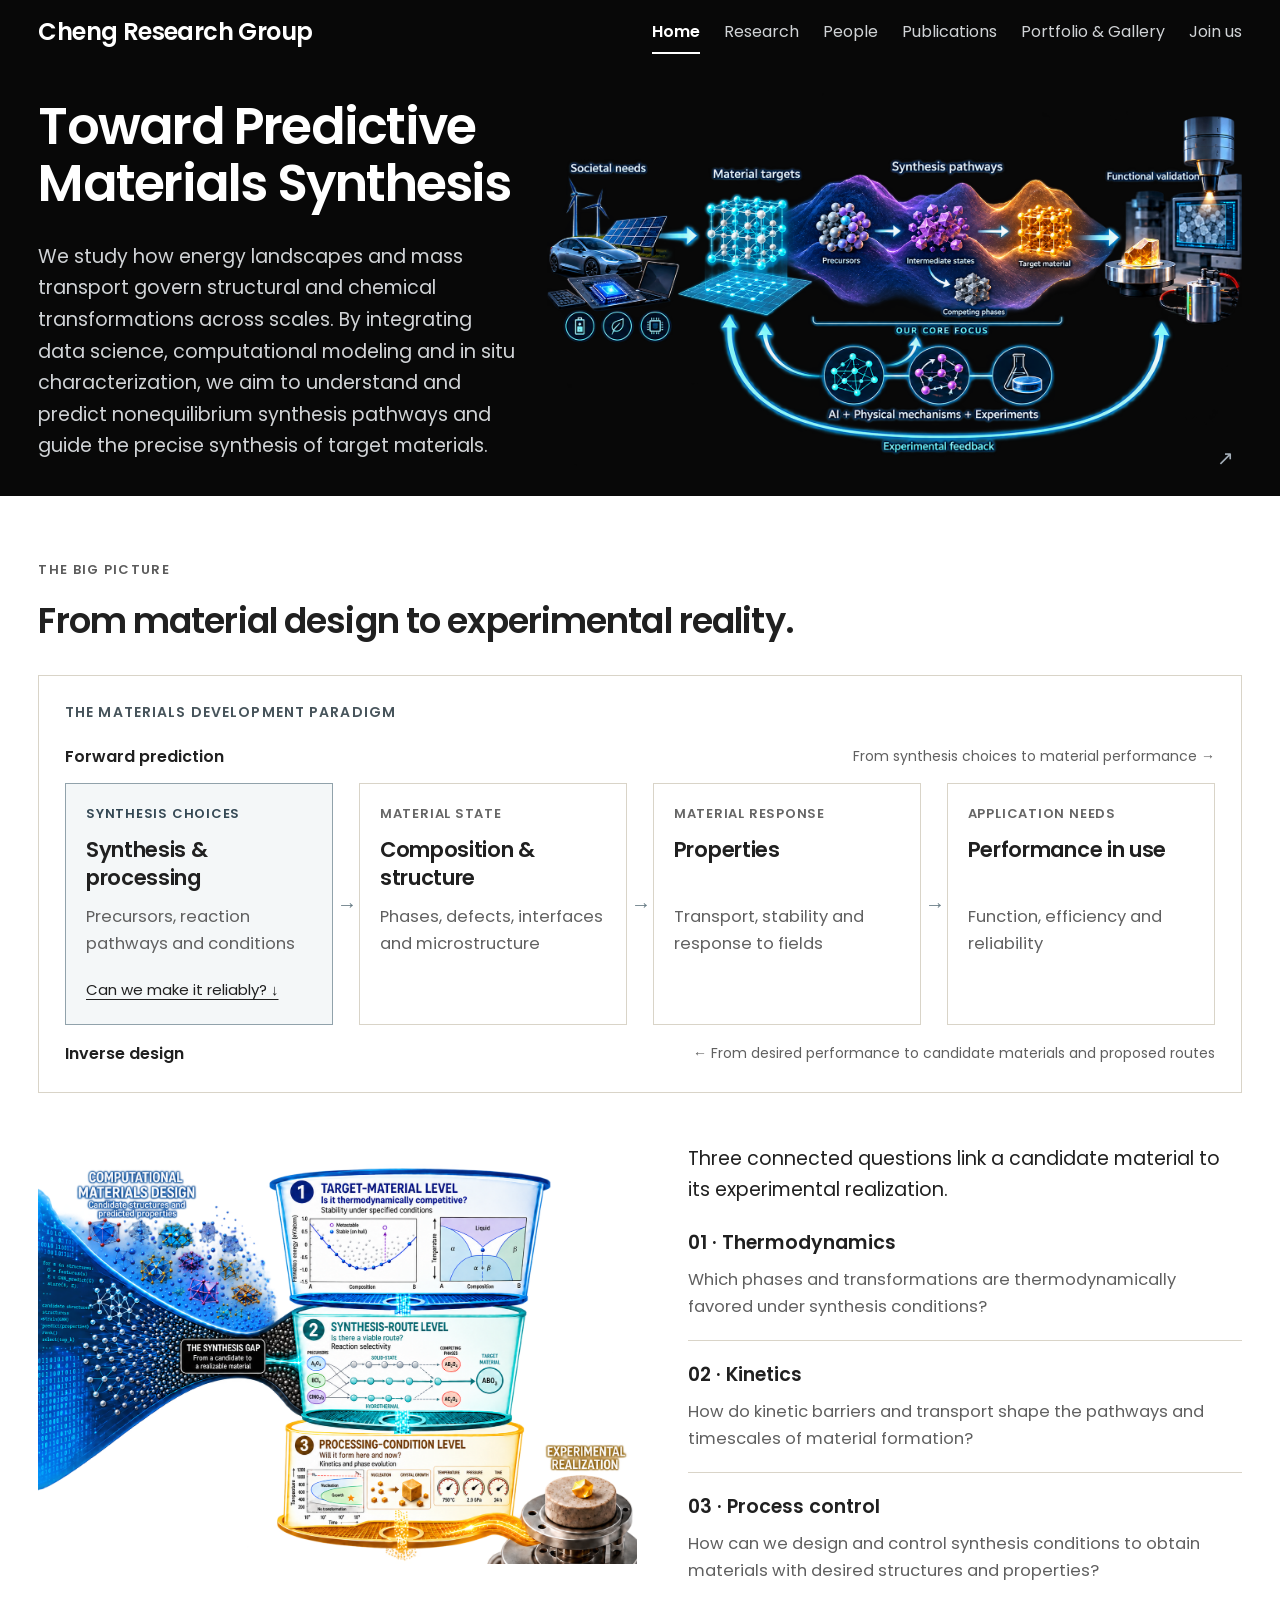
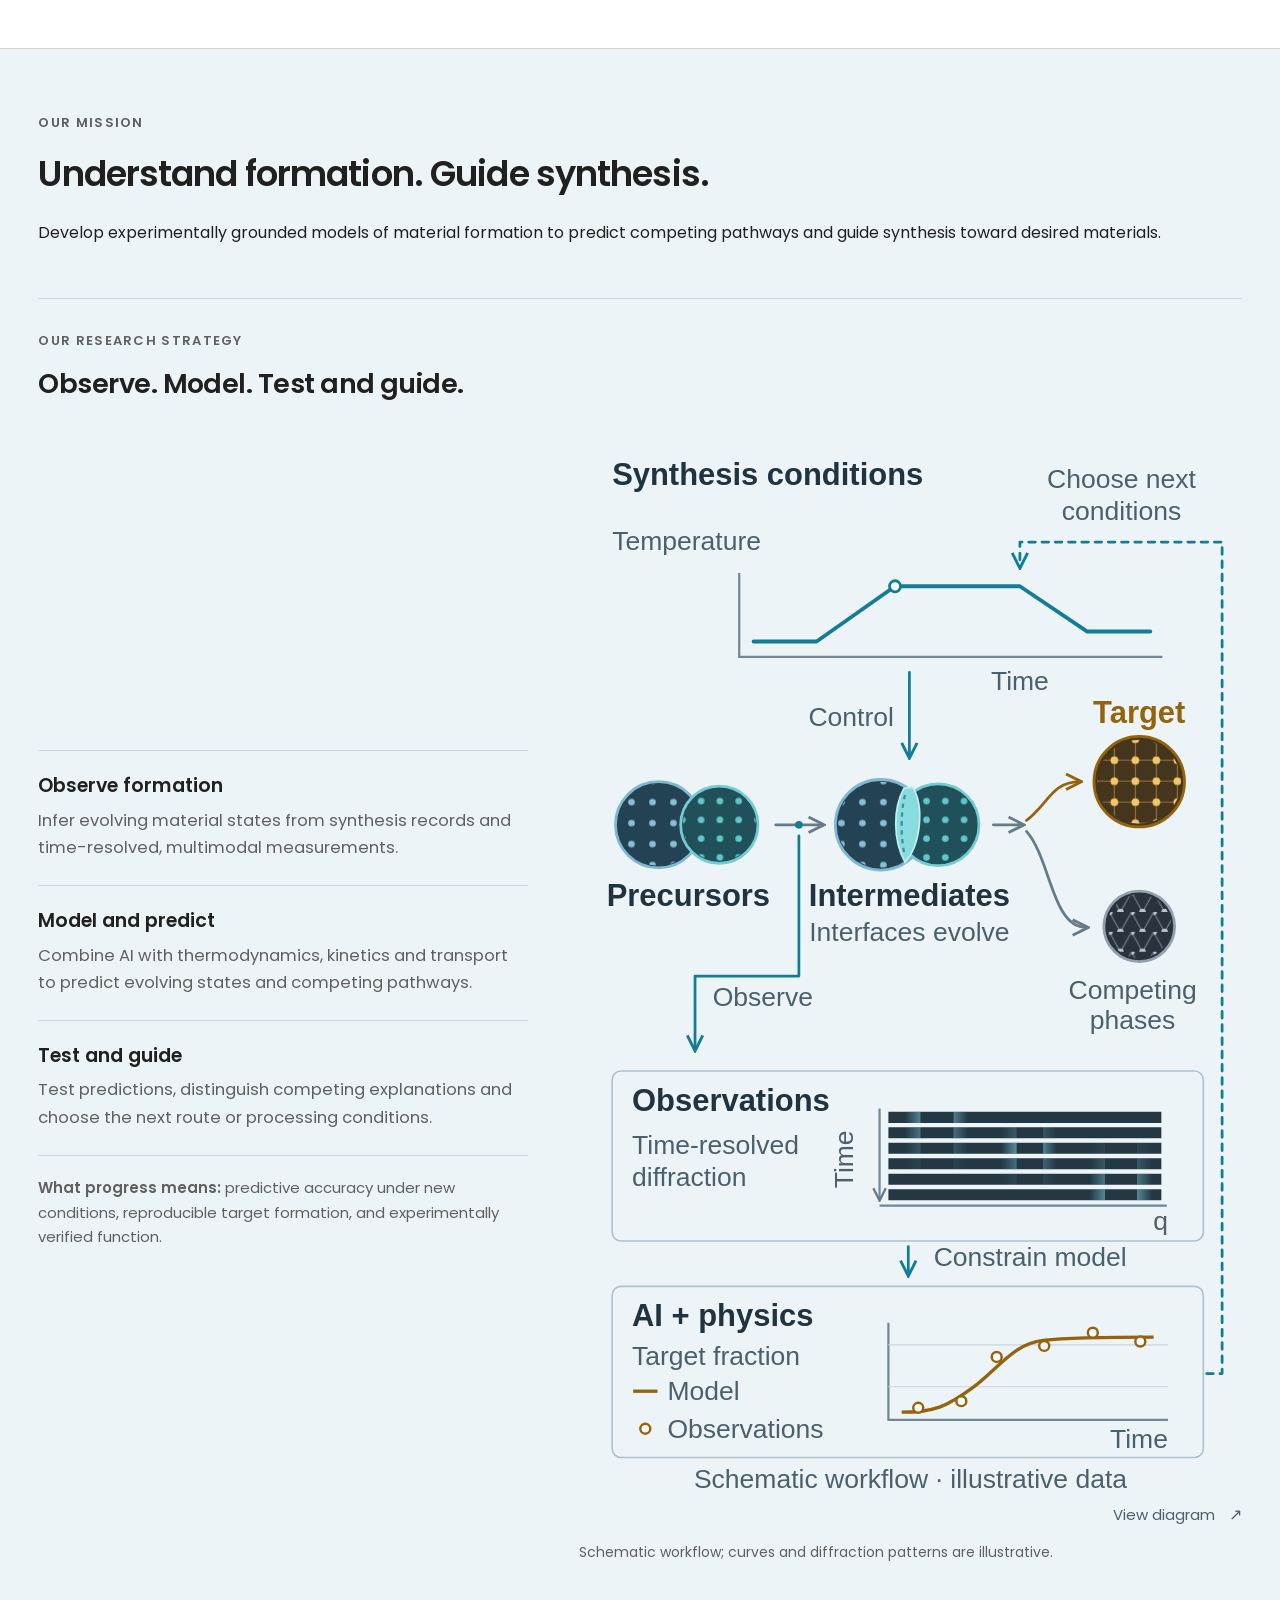
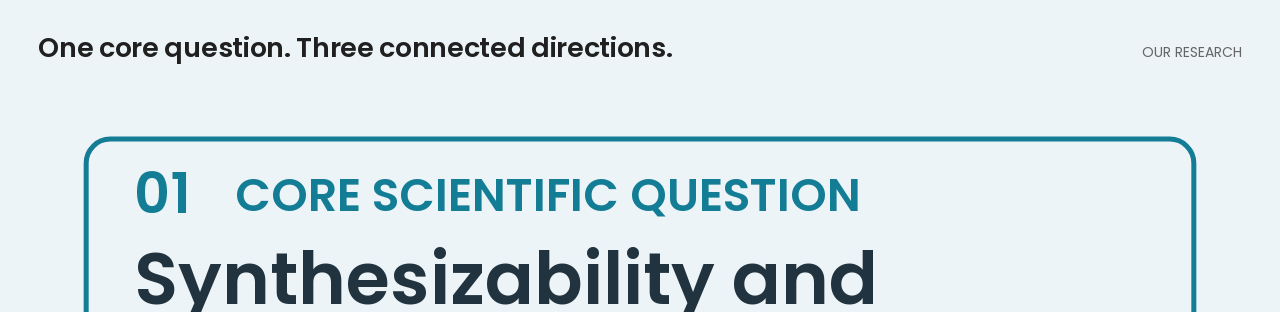
==== commit cad4aa2f: "Compact the navigation header across all group pages" ====
--- a/group/index.html
+++ b/group/index.html
@@ -16,8 +16,8 @@
   <link rel="icon" href="favicon.svg?v=5" type="image/svg+xml">
   <link rel="preload" href="../assets/fonts/poppins-400.woff2" as="font" type="font/woff2" crossorigin>
   <link rel="preload" href="../assets/fonts/poppins-600.woff2" as="font" type="font/woff2" crossorigin>
-  <link rel="stylesheet" href="group.css?v=12">
-  <link rel="stylesheet" href="home.css?v=40">
+  <link rel="stylesheet" href="group.css?v=13">
+  <link rel="stylesheet" href="home.css?v=41">
   <script src="group.js?v=6" defer></script>
   <script src="home.js?v=4" defer></script>
 </head>
--- a/group/group.css
+++ b/group/group.css
@@ -66,10 +66,10 @@
 
 /* Navigation remains visible at every screen size. */
 .site-header { position: sticky; top: 0; z-index: 20; background: rgba(255,255,255,.98); border-bottom: 1px solid var(--line); }
-.header-inner { min-height: 88px; display: flex; align-items: center; gap: 32px; }
+.header-inner { min-height: 64px; display: flex; align-items: center; gap: 32px; }
 .wordmark { flex-shrink: 0; font-size: 1.5rem; font-weight: 600; line-height: 1.25; letter-spacing: -.025em; }
 .primary-nav { display: flex; align-items: center; gap: 24px; margin-left: auto; font-size: var(--font-small); }
-.primary-nav a { padding-block: 10px; white-space: nowrap; position: relative; }
+.primary-nav a { padding-block: 8px; white-space: nowrap; position: relative; }
 .primary-nav a[aria-current="page"] { color: var(--ink); font-weight: 600; }
 .primary-nav a[aria-current="page"]::after { content: ""; position: absolute; height: 2px; background: var(--ink); bottom: 0; left: 0; right: 0; }
 .primary-nav a:hover { text-decoration: underline; text-underline-offset: 6px; }
@@ -134,14 +134,11 @@
 .group-page .viewer-footer > p { font-size: var(--font-small); }
 .group-page .viewer-original { text-decoration: underline; text-underline-offset: 4px; }
 
-@media (min-width: 1121px) {
-  .group-page:not(.home-page) .header-inner { min-height: 92px; }
-}
 @media (max-width: 1120px) {
   .group-page:not(.home-page) .primary-nav { font-size: .875rem; }
   :root { --page-gutter: 24px; }
-  .header-inner { flex-wrap: wrap; gap: 12px; padding-block: 16px 12px; }
-  .primary-nav { flex: 1 0 100%; justify-content: space-between; flex-wrap: wrap; gap: 4px 20px; margin: 0; padding-top: 6px; border-top: 1px solid var(--line); }
+  .header-inner { min-height: 0; flex-wrap: wrap; gap: 6px; padding-block: 10px 8px; }
+  .primary-nav { flex: 1 0 100%; justify-content: space-between; flex-wrap: wrap; gap: 4px 20px; margin: 0; padding-top: 4px; border-top: 1px solid var(--line); }
 }
 @media (max-width: 760px) {
   .group-page:not(.home-page) .wordmark { font-size: 1.25rem; }
@@ -154,9 +151,9 @@
 @media (max-width: 600px) {
   :root { --page-gutter: 20px; }
   .wordmark { font-size: 1.25rem; }
-  .header-inner { gap: 10px; padding-top: 14px; padding-bottom: 10px; }
+  .header-inner { gap: 4px; padding-top: 8px; padding-bottom: 6px; }
   .primary-nav { justify-content: flex-start; gap: 2px 20px; }
-  .primary-nav a { padding-block: 8px; }
+  .primary-nav a { padding-block: 6px; }
   .page-heading { padding-bottom: 28px; }
   .mentor { margin-top: 28px; }
   .team-heading { margin-top: 36px; }
--- a/group/home.css
+++ b/group/home.css
@@ -111,9 +111,6 @@
 .research-map-preview picture { display: block; }
 .research-map-preview img { width: 100%; height: auto; }
 .research-map-preview:hover .diagram-enlarge { color: var(--ink); text-decoration: underline; text-underline-offset: 4px; }
-@media (min-width: 1121px) {
-  .home-page .header-inner { min-height: 92px; }
-}
 @media (max-width: 1200px) {
   .strategy-layout { grid-template-columns: minmax(0, 1fr); gap: 28px; }
   .strategy-copy { max-width: 68ch; }
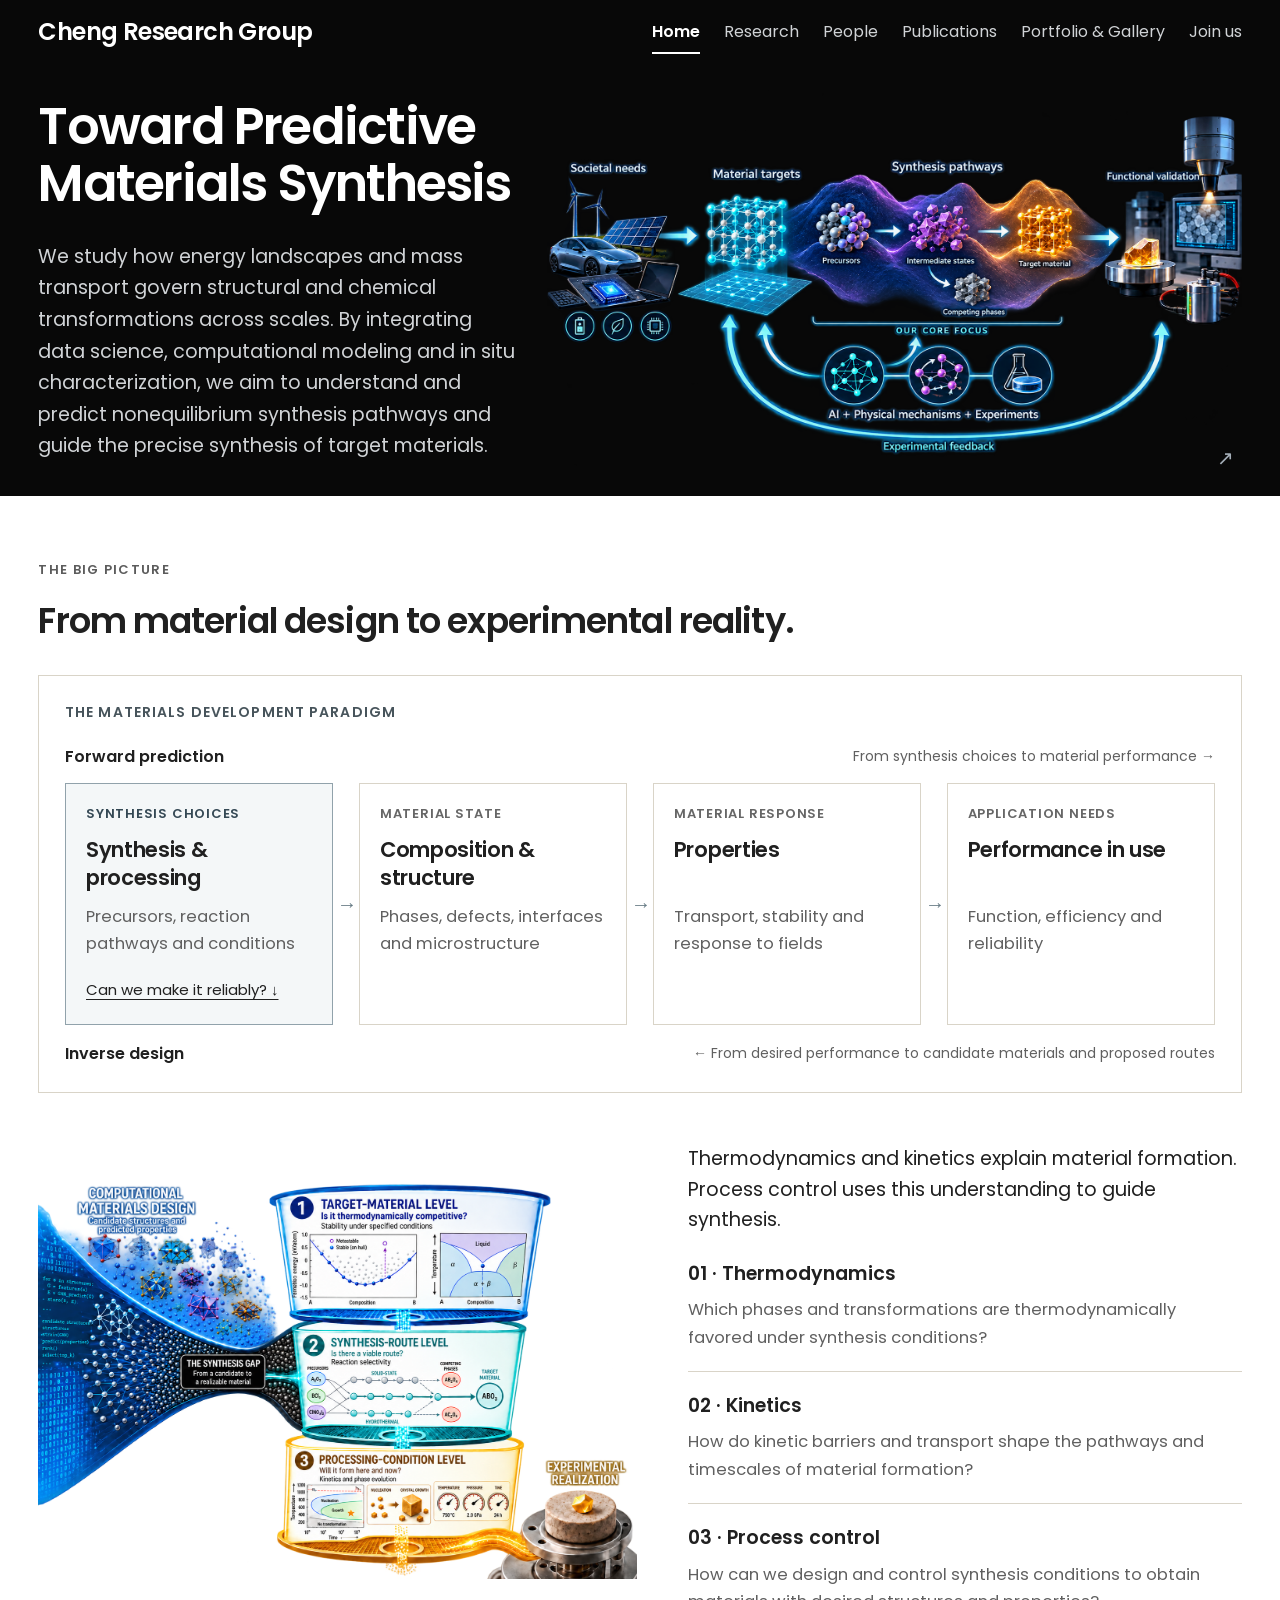
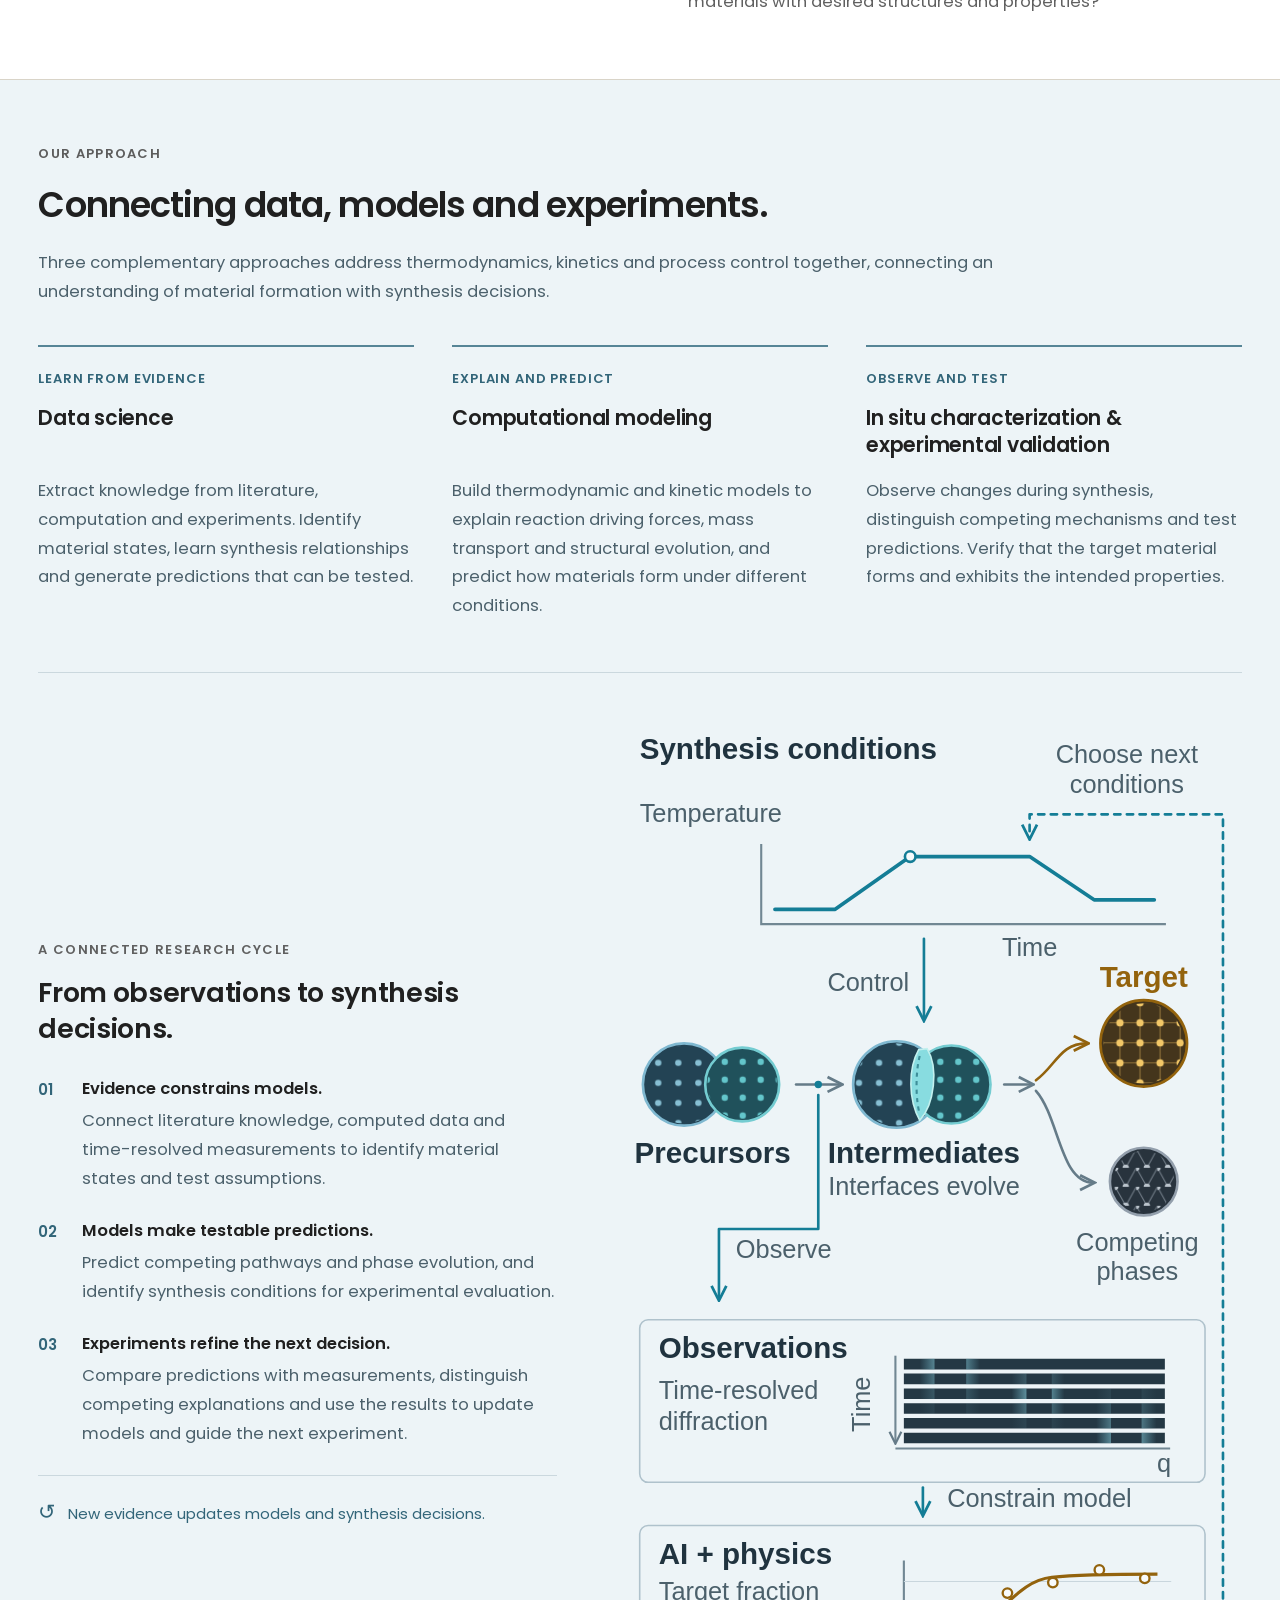
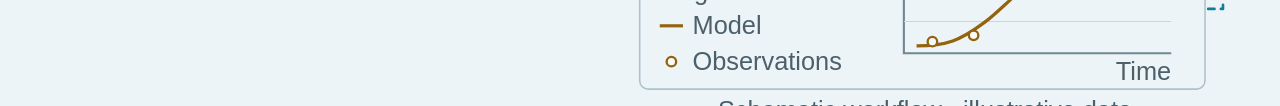
==== commit 132ce711: "Connect data, models and experiments on the group homepage" ====
--- a/group/index.html
+++ b/group/index.html
@@ -17,7 +17,7 @@
   <link rel="preload" href="../assets/fonts/poppins-400.woff2" as="font" type="font/woff2" crossorigin>
   <link rel="preload" href="../assets/fonts/poppins-600.woff2" as="font" type="font/woff2" crossorigin>
   <link rel="stylesheet" href="group.css?v=13">
-  <link rel="stylesheet" href="home.css?v=41">
+  <link rel="stylesheet" href="home.css?v=42">
   <script src="group.js?v=6" defer></script>
   <script src="home.js?v=4" defer></script>
 </head>
@@ -85,10 +85,10 @@
         <div class="gap-intro" id="synthesis-gap">
           <div class="gap-layout">
             <figure class="synthesis-framework">
-              <a href="gallery.html#synthesis-framework" aria-label="Explore the materials synthesis framework in the gallery"><img src="../assets/synthesis-framework-2026.png" width="1534" height="1025" alt="Three questions connect computational design with synthesis: is the target thermodynamically competitive, is there a viable reaction route, and will it form under the chosen processing conditions?" loading="lazy" decoding="async"></a>
+              <a href="gallery.html#synthesis-framework" aria-label="Explore the materials synthesis framework in the gallery"><img src="../assets/synthesis-framework-2026.png" width="1534" height="1025" alt="Phase diagrams, competing reaction pathways and processing controls illustrate the thermodynamic and kinetic factors that shape materials synthesis." loading="lazy" decoding="async"></a>
             </figure>
             <div class="gap-copy">
-              <p class="gap-question">Three connected questions link a candidate material to its experimental realization.</p>
+              <p class="gap-question">Thermodynamics and kinetics explain material formation. Process control uses this understanding to guide synthesis.</p>
               <dl class="gap-levels">
                 <div>
                   <dt>01 · Thermodynamics</dt>
@@ -109,52 +109,64 @@
       </div>
     </section>
 
-    <section class="mission-section" id="mission" aria-labelledby="mission-title">
+    <section class="mission-section approach-section" id="mission" aria-labelledby="approach-title">
       <div class="home-section container">
-      <div class="home-section-intro" id="about">
-        <p class="home-kicker">OUR MISSION</p>
-        <div>
-          <h2 id="mission-title">Understand formation. Guide synthesis.</h2>
-          <p class="home-lead">Develop experimentally grounded models of material formation to predict competing pathways and guide synthesis toward desired materials.</p>
+        <div class="home-section-intro" id="about">
+          <p class="home-kicker">OUR APPROACH</p>
+          <h2 id="approach-title">Connecting data, models and experiments.</h2>
+          <p class="approach-intro">Three complementary approaches address thermodynamics, kinetics and process control together, connecting an understanding of material formation with synthesis decisions.</p>
         </div>
-      </div>
 
-      <div class="synthesis-question" id="research-strategy">
-        <p class="home-kicker">OUR RESEARCH STRATEGY</p>
-        <h3>Observe. Model. Test and guide.</h3>
-        <div class="strategy-layout">
-          <div class="strategy-copy">
-            <ol class="pathway-strip" aria-label="Our strategy for predictive synthesis science">
-              <li><strong>Observe formation</strong><span>Infer evolving material states from synthesis records and time-resolved, multimodal measurements.</span></li>
-              <li><strong>Model and predict</strong><span>Combine AI with thermodynamics, kinetics and transport to predict evolving states and competing pathways.</span></li>
-              <li><strong>Test and guide</strong><span>Test predictions, distinguish competing explanations and choose the next route or processing conditions.</span></li>
+        <div class="approach-methods" id="our-research" role="group" aria-label="Three complementary research approaches">
+          <article class="approach-method" aria-labelledby="data-science-title">
+            <p class="method-role">LEARN FROM EVIDENCE</p>
+            <h3 id="data-science-title">Data science</h3>
+            <p>Extract knowledge from literature, computation and experiments. Identify material states, learn synthesis relationships and generate predictions that can be tested.</p>
+          </article>
+          <article class="approach-method" aria-labelledby="modeling-title">
+            <p class="method-role">EXPLAIN AND PREDICT</p>
+            <h3 id="modeling-title">Computational modeling</h3>
+            <p>Build thermodynamic and kinetic models to explain reaction driving forces, mass transport and structural evolution, and predict how materials form under different conditions.</p>
+          </article>
+          <article class="approach-method" aria-labelledby="characterization-title">
+            <p class="method-role">OBSERVE AND TEST</p>
+            <h3 id="characterization-title">In situ characterization &amp; experimental validation</h3>
+            <p>Observe changes during synthesis, distinguish competing mechanisms and test predictions. Verify that the target material forms and exhibits the intended properties.</p>
+          </article>
+        </div>
+
+        <div class="approach-cycle" id="research-strategy" aria-labelledby="cycle-title">
+          <div class="cycle-copy">
+            <p class="home-kicker">A CONNECTED RESEARCH CYCLE</p>
+            <h3 id="cycle-title">From observations to synthesis decisions.</h3>
+            <ol class="cycle-steps" aria-label="Feedback between evidence, predictions and experiments">
+              <li><strong>Evidence constrains models.</strong><p>Connect literature knowledge, computed data and time-resolved measurements to identify material states and test assumptions.</p></li>
+              <li><strong>Models make testable predictions.</strong><p>Predict competing pathways and phase evolution, and identify synthesis conditions for experimental evaluation.</p></li>
+              <li><strong>Experiments refine the next decision.</strong><p>Compare predictions with measurements, distinguish competing explanations and use the results to update models and guide the next experiment.</p></li>
             </ol>
-            <p class="pathway-feedback"><strong>What progress means:</strong> predictive accuracy under new conditions, reproducible target formation, and experimentally verified function.</p>
+            <p class="cycle-feedback"><span aria-hidden="true">↺</span> New evidence updates models and synthesis decisions.</p>
           </div>
-          <figure class="strategy-figure synthesis-figure" aria-labelledby="synthesis-figure-caption" data-artwork-theme="light" data-artwork-title="Predict and guide how materials form" data-artwork-caption="Observations inform models; predictions guide synthesis decisions. All curves and diffraction patterns are illustrative.">
+          <figure class="strategy-figure synthesis-figure" aria-label="Feedback between observations, models and synthesis decisions" data-artwork-theme="light" data-artwork-title="Connecting observations, models and synthesis decisions" data-artwork-caption="Illustrative research workflow. Observations inform models; predictions guide experiments; new evidence updates models and synthesis decisions. Curves and diffraction patterns are schematic.">
             <a class="synthesis-preview" href="../assets/synthesis-science-transparent.svg" data-artwork-preview aria-haspopup="dialog" aria-label="Enlarge our synthesis science diagram">
               <picture>
                 <source media="(max-width: 760px)" srcset="../assets/synthesis-science-transparent-mobile.svg" width="600" height="960">
-                <img src="../assets/synthesis-science-transparent.svg" width="1100" height="850" alt="Synthesis conditions shape the path from precursors through reacting interfaces and intermediates to target or competing phases. Time-resolved observations inform AI and physical models; predicted phase evolution is compared with measurements to guide the next synthesis decision." loading="lazy" decoding="async">
+                <img src="../assets/synthesis-science-transparent.svg" width="1100" height="850" alt="Synthesis conditions shape competing formation pathways. Time-resolved observations constrain AI and physical models, whose predictions guide further synthesis conditions. The curves and diffraction patterns are illustrative." loading="lazy" decoding="async">
               </picture>
               <span class="diagram-enlarge" aria-hidden="true">View diagram <span>↗</span></span>
             </a>
-            <figcaption id="synthesis-figure-caption">Schematic workflow; curves and diffraction patterns are illustrative.</figcaption>
           </figure>
         </div>
-      </div>
 
-      <div class="focus-heading" id="our-research"><h3 id="research-map-title">One core question. Three connected directions.</h3><span>OUR RESEARCH</span></div>
-      <figure class="research-relationships" aria-labelledby="research-map-title" aria-describedby="research-map-caption" data-artwork-theme="light" data-artwork-title="How our research connects" data-artwork-caption="A research framework. Arrows show how the directions inform one another; scientific agents support the research cycle.">
-        <a class="research-map-preview" href="../assets/research-directions-map.svg" data-artwork-preview aria-haspopup="dialog" aria-label="Enlarge the research directions relationship map">
-          <picture>
-            <source media="(max-width: 1000px)" srcset="../assets/research-directions-map-mobile.svg" width="600" height="1180">
-            <img src="../assets/research-directions-map.svg" width="1440" height="650" alt="Synthesizability and Synthesis Design is our core. Structure and function research provides structural targets and studies material states. Energy research defines performance requirements and evaluates candidate materials. Scientific agents support the research cycle across all directions." loading="lazy" decoding="async">
-          </picture>
-          <span class="diagram-enlarge" aria-hidden="true">View map <span>↗</span></span>
-        </a>
-        <figcaption class="home-visually-hidden" id="research-map-caption">We model formation pathways to predict synthesizability under specified conditions and guide synthesis. Structure evolution connects material states with desired properties. Energy applications define targets and validate performance. Scientific agents connect literature extraction, knowledge graphs, multimodal analysis and study planning across all directions.</figcaption>
-      </figure>
+        <div class="approach-context">
+          <div>
+            <h3>Measuring progress</h3>
+            <p>Predictive accuracy under new conditions, reproducible target formation and experimentally verified function. Energy storage and conversion provide application contexts for defining targets and testing performance.</p>
+          </div>
+          <div>
+            <h3>Scientific agents as research tools</h3>
+            <p>We are developing tools that connect literature evidence, multimodal analysis and study planning across the research cycle.</p>
+          </div>
+        </div>
       </div>
     </section>
   </main>
--- a/group/home.css
+++ b/group/home.css
@@ -33,14 +33,12 @@
 .synthesis-preview:hover .diagram-enlarge { color: var(--ink); text-decoration: underline; text-underline-offset: 4px; }
 .diagram-enlarge { display: flex; align-items: center; gap: 14px; position: absolute; right: 0; bottom: 0; color: #4b606b; font-size: var(--font-small); line-height: 1.5; }
 .diagram-enlarge > span { font-size: 1rem; }
-.synthesis-figure figcaption { color: var(--muted); font-size: var(--font-caption); line-height: 1.7; margin-top: 14px; }
 .home-section { padding-block: var(--home-space); }
 .home-section-intro > .home-kicker { margin-bottom: 18px; color: #5c5c5c; }
 .home-section h2 { font-size: var(--font-section); font-weight: 600; letter-spacing: -.025em; line-height: 1.25; }
 .home-lead { font-size: var(--font-lead); line-height: 1.65; max-width: 66ch; margin-top: 24px; }
 .big-picture { background: var(--picture-background); --line: #d9d4c8; border-bottom: 1px solid var(--line); }
 .mission-section { background: var(--mission-background); --line: #cbd8de; }
-.mission-section .home-lead { max-width: none; font-size: clamp(1rem, .4rem + .75vw, 1.25rem); line-height: 1.65; }
 .philosophy-image { position: relative; display: block; background: transparent; cursor: zoom-in; }
 .philosophy-image img { width: 100%; height: auto; }
 .vision-figure .philosophy-image img { object-fit: contain; }
@@ -81,16 +79,6 @@
 .map-focus p { color: var(--muted); }
 .map-focus a { display: inline-block; color: var(--ink); margin-top: 20px; font-size: var(--font-small); text-decoration: underline; text-underline-offset: 4px; }
 .map-inverse { margin-top: 0; padding: 16px 0 0; }
-.synthesis-question { margin-top: clamp(40px, 4vw, 64px); padding-top: clamp(28px, 2.5vw, 40px); background: transparent; border-top: 1px solid var(--line); }
-.synthesis-question > .home-kicker { color: #606060; font-size: var(--font-label); }
-.synthesis-question h3 { font-size: var(--font-subsection); font-weight: 600; letter-spacing: -.02em; margin-top: 14px; }
-.strategy-layout { display: grid; grid-template-columns: minmax(0, .85fr) minmax(0, 1.15fr); align-items: center; gap: var(--home-column-gap); margin-top: 32px; }
-.strategy-copy { min-width: 0; max-width: 62ch; }
-.pathway-strip { display: grid; gap: 24px; padding: 0; list-style: none; margin: 0; }
-.pathway-strip li { padding-top: 20px; border-top: 1px solid var(--line); }
-.pathway-strip strong { display: block; font-size: var(--font-lead); font-weight: 600; line-height: 1.6; }
-.pathway-strip span { display: block; color: #606060; font-size: var(--font-body); line-height: 1.65; margin-top: 5px; }
-.pathway-feedback { font-size: var(--font-small); line-height: 1.65; color: #606060; margin-top: 24px; padding-top: 20px; border-top: 1px solid var(--line); }
 .gap-intro { margin-top: clamp(40px, 4vw, 72px); }
 .gap-layout { display: grid; grid-template-columns: minmax(0, 1.08fr) minmax(0, 1fr); align-items: center; gap: clamp(28px, 4vw, 64px); }
 .gap-copy { min-width: 0; max-width: 64ch; }
@@ -102,18 +90,37 @@
 .synthesis-framework { min-width: 0; width: min(100%, 880px); justify-self: center; }
 .synthesis-framework > a { display: block; background: transparent; }
 .synthesis-framework img { width: 100%; height: auto; }
-.focus-heading { display: flex; justify-content: space-between; gap: 16px; margin-top: clamp(48px, 5vw, 80px); align-items: baseline; }
-.focus-heading h3 { font-size: var(--font-subsection); font-weight: 600; }
-.focus-heading > span { font-size: var(--font-caption); color: #666; }
 .home-inline-link { font-size: var(--font-small); font-weight: 600; line-height: 1.65; display: inline-block; padding-block: 5px; }
-.research-relationships { width: min(100%, 1440px); margin: 32px auto 0; }
-.research-map-preview { display: block; position: relative; padding-bottom: 30px; cursor: zoom-in; }
-.research-map-preview picture { display: block; }
-.research-map-preview img { width: 100%; height: auto; }
-.research-map-preview:hover .diagram-enlarge { color: var(--ink); text-decoration: underline; text-underline-offset: 4px; }
-@media (max-width: 1200px) {
-  .strategy-layout { grid-template-columns: minmax(0, 1fr); gap: 28px; }
-  .strategy-copy { max-width: 68ch; }
+/* Complementary methods share the same scientific questions and feedback cycle. */
+.approach-intro { max-width: 88ch; margin-top: 22px; color: #4b606b; font-size: var(--font-body); line-height: 1.75; }
+.approach-methods { display: grid; grid-template-columns: repeat(3, minmax(0, 1fr)); gap: clamp(24px, 3vw, 56px); margin-top: clamp(32px, 3vw, 48px); }
+.approach-method { min-width: 0; padding-top: 22px; border-top: 2px solid #568596; }
+.method-role { color: #326579; font-size: var(--font-label); font-weight: 600; line-height: 1.6; letter-spacing: .065em; }
+.approach-method h3 { min-height: 2.7em; margin-top: 14px; font-size: var(--font-card); font-weight: 600; line-height: 1.35; }
+.approach-method > p:last-child { margin-top: 18px; color: #4b606b; font-size: var(--font-body); line-height: 1.75; }
+.approach-cycle { display: grid; grid-template-columns: minmax(0, .9fr) minmax(0, 1.1fr); align-items: center; gap: var(--home-column-gap); margin-top: clamp(44px, 4vw, 72px); padding-top: clamp(32px, 3vw, 48px); border-top: 1px solid var(--line); }
+.cycle-copy { min-width: 0; }
+.cycle-copy > h3 { margin-top: 14px; font-size: var(--font-subsection); line-height: 1.35; font-weight: 600; }
+.cycle-steps { list-style: none; counter-reset: cycle; padding: 0; margin: 28px 0 0; }
+.cycle-steps li { counter-increment: cycle; position: relative; padding-left: 44px; }
+.cycle-steps li + li { margin-top: 24px; }
+.cycle-steps li::before { content: counter(cycle, decimal-leading-zero); position: absolute; top: 1px; left: 0; color: #326579; font-size: var(--font-small); font-weight: 600; }
+.cycle-steps strong { display: block; font-size: var(--font-body); font-weight: 600; line-height: 1.6; }
+.cycle-steps p { margin-top: 5px; font-size: var(--font-body); line-height: 1.75; color: #4b606b; }
+.cycle-feedback { display: flex; gap: 12px; align-items: baseline; margin-top: 26px; padding-top: 18px; border-top: 1px solid var(--line); font-size: var(--font-small); line-height: 1.7; color: #326579; }
+.cycle-feedback > span { font-size: 1.3rem; }
+.approach-context { display: grid; grid-template-columns: repeat(2, minmax(0, 1fr)); gap: var(--home-column-gap); margin-top: clamp(32px, 3vw, 48px); padding-top: 28px; border-top: 1px solid var(--line); }
+.approach-context h3 { font-size: var(--font-body); font-weight: 600; line-height: 1.6; }
+.approach-context p { margin-top: 8px; color: #4b606b; font-size: var(--font-body); line-height: 1.75; }
+@media (max-width: 1100px) {
+  .approach-cycle { grid-template-columns: minmax(0, 1fr); gap: 32px; }
+  .cycle-copy { max-width: 76ch; }
+}
+@media (max-width: 900px) {
+  .approach-methods { grid-template-columns: minmax(0, 1fr); gap: 28px; }
+  .approach-method h3 { min-height: 0; }
+  .approach-method > p:last-child { margin-top: 12px; }
+  .approach-context { grid-template-columns: minmax(0, 1fr); gap: 26px; }
 }
 @media (max-width: 1120px) {
   .home-page .primary-nav { font-size: .875rem; }
@@ -136,9 +143,8 @@
   .vision-layout { grid-template-columns: minmax(0, 1fr); gap: 32px; }
   .vision-text { max-width: 760px; }
   .vision-figure.philosophy-figure { width: min(100%, 800px); }
-  .strategy-layout, .gap-layout { grid-template-columns: minmax(0, 1fr); gap: 28px; }
-  .strategy-copy, .gap-copy { max-width: 68ch; }
-  .research-relationships { width: min(100%, 520px); }
+  .gap-layout { grid-template-columns: minmax(0, 1fr); gap: 28px; }
+  .gap-copy { max-width: 68ch; }
 }
 @media (max-width: 760px) {
   .home-page { --home-space: 48px; }
@@ -156,12 +162,8 @@
 @media (max-width: 540px) {
   .artwork-viewer { width: calc(100% - 16px); }
   .vision-statement { font-size: 1.0625rem; }
-  .strategy-layout { margin-top: 28px; }
   .gap-levels { margin-top: 24px; }
-  .synthesis-question { padding-top: 25px; margin-top: 30px; }
   .materials-map { padding: 22px 18px; margin-top: 28px; }
-  .focus-heading { display: block; margin-top: 35px; }
-  .focus-heading > span { display: block; margin-top: 5px; }
 }
 @media print {
   .home-page .site-header { --ink: #202020; --accent: #111; --line: #dededb; background: #fff; color: var(--ink); border-bottom-color: var(--line); }
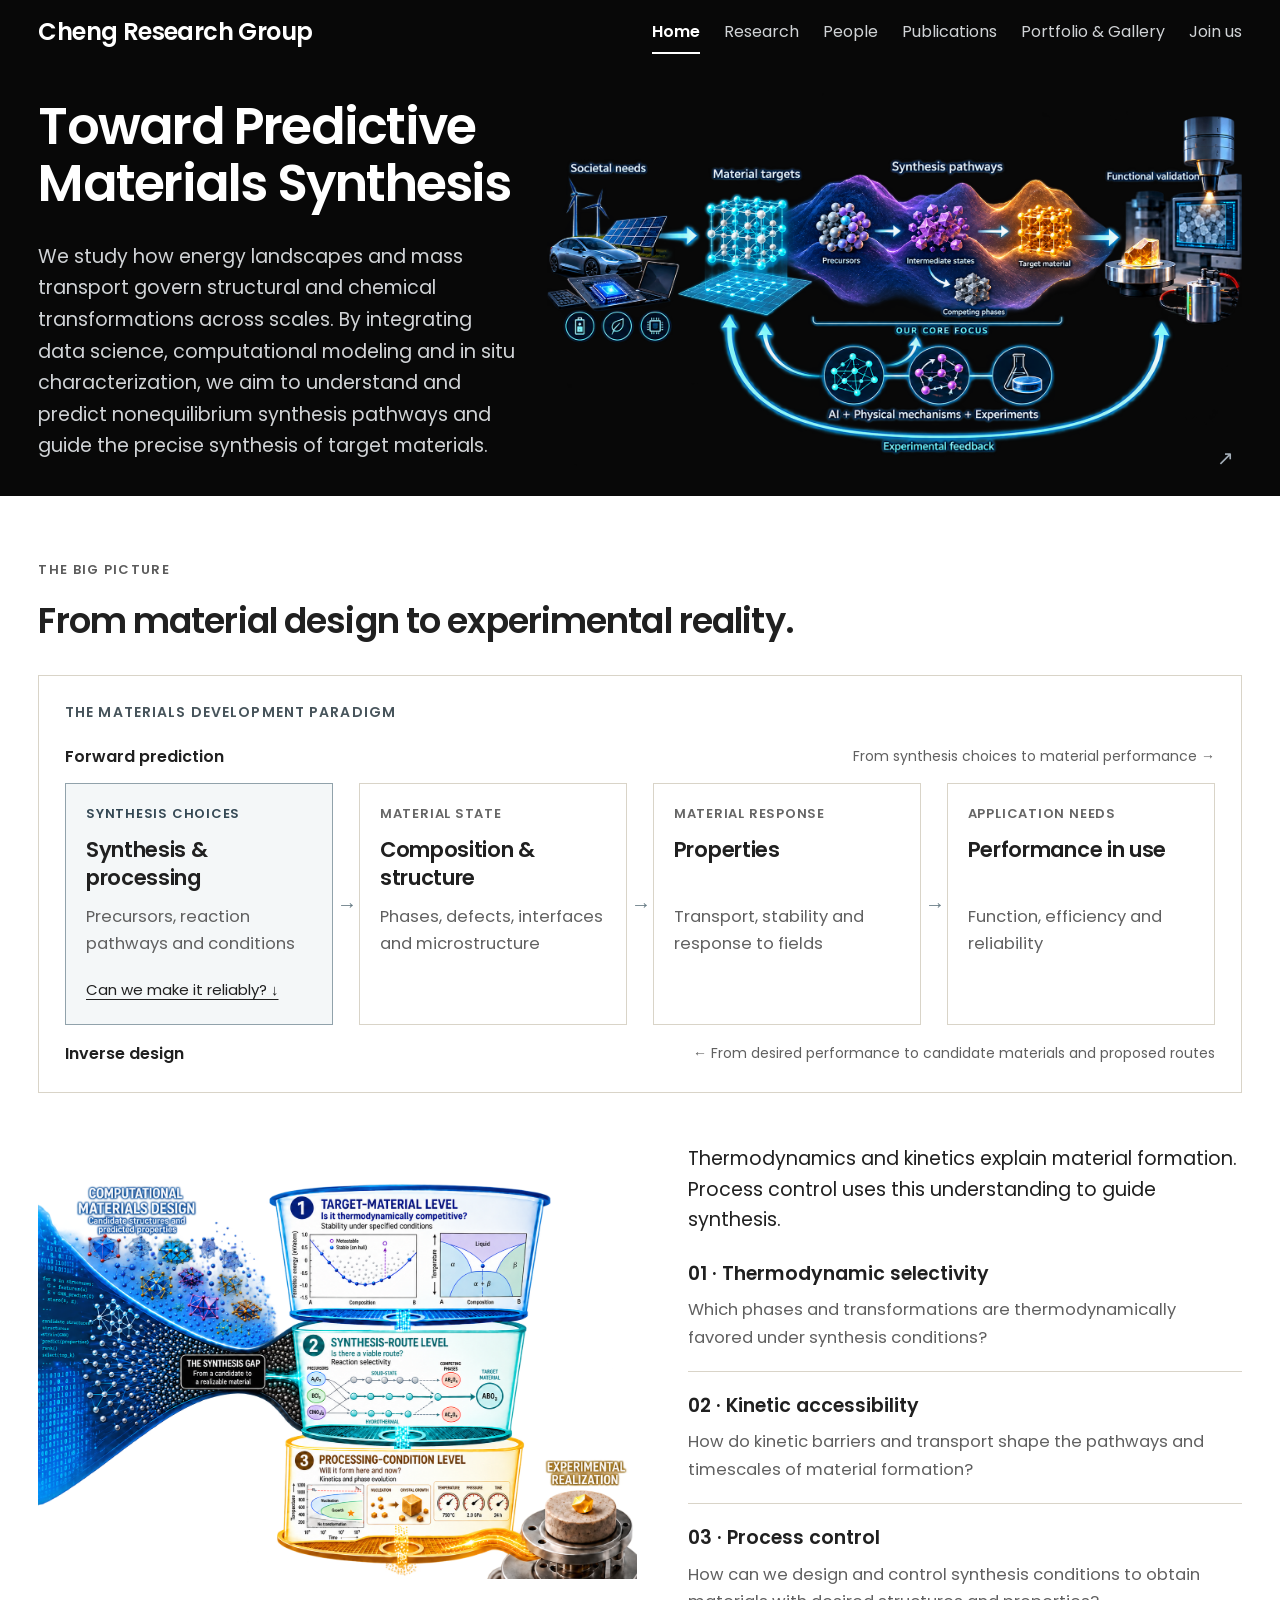
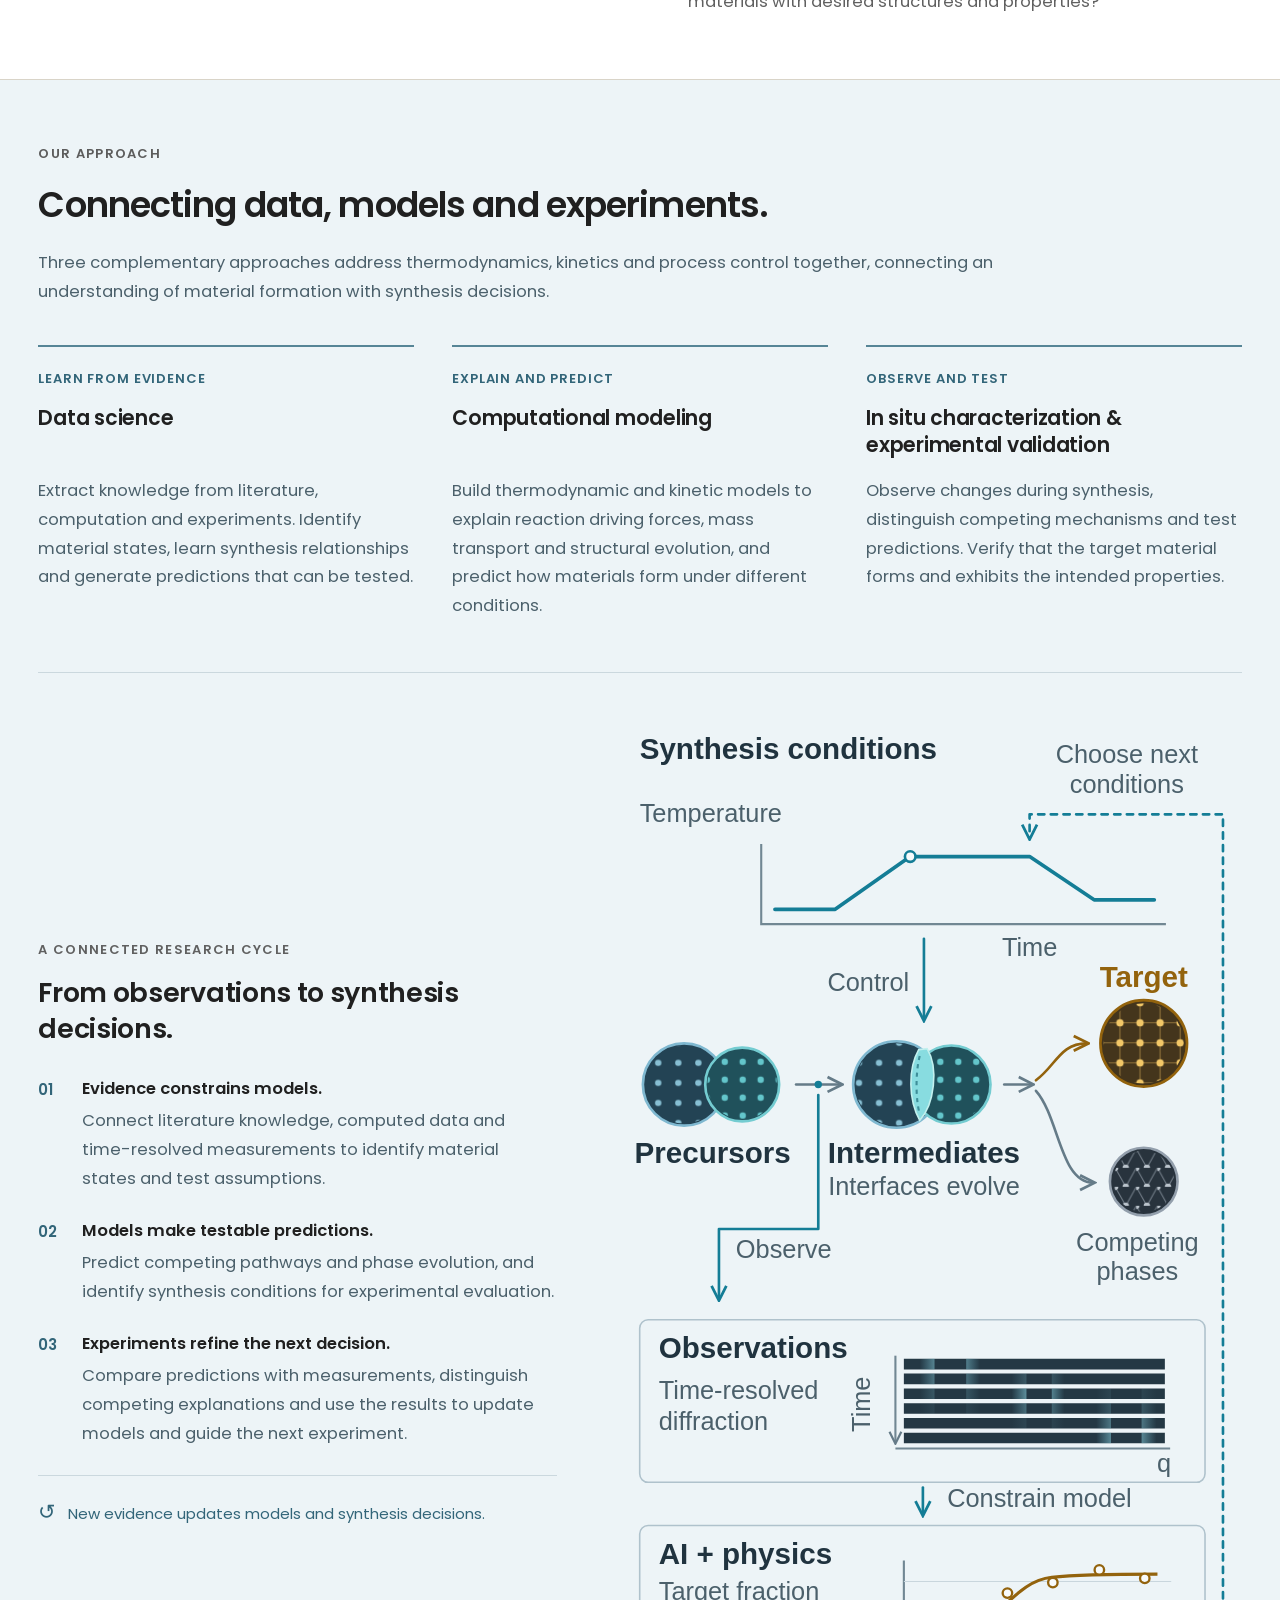
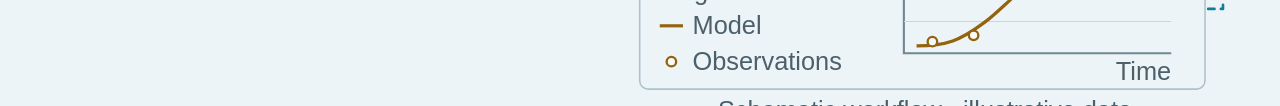
==== commit 58770b7a: "Refine thermodynamic and kinetic headings on Home" ====
--- a/group/index.html
+++ b/group/index.html
@@ -91,11 +91,11 @@
               <p class="gap-question">Thermodynamics and kinetics explain material formation. Process control uses this understanding to guide synthesis.</p>
               <dl class="gap-levels">
                 <div>
-                  <dt>01 · Thermodynamics</dt>
+                  <dt>01 · Thermodynamic selectivity</dt>
                   <dd>Which phases and transformations are thermodynamically favored under synthesis conditions?</dd>
                 </div>
                 <div>
-                  <dt>02 · Kinetics</dt>
+                  <dt>02 · Kinetic accessibility</dt>
                   <dd>How do kinetic barriers and transport shape the pathways and timescales of material formation?</dd>
                 </div>
                 <div>
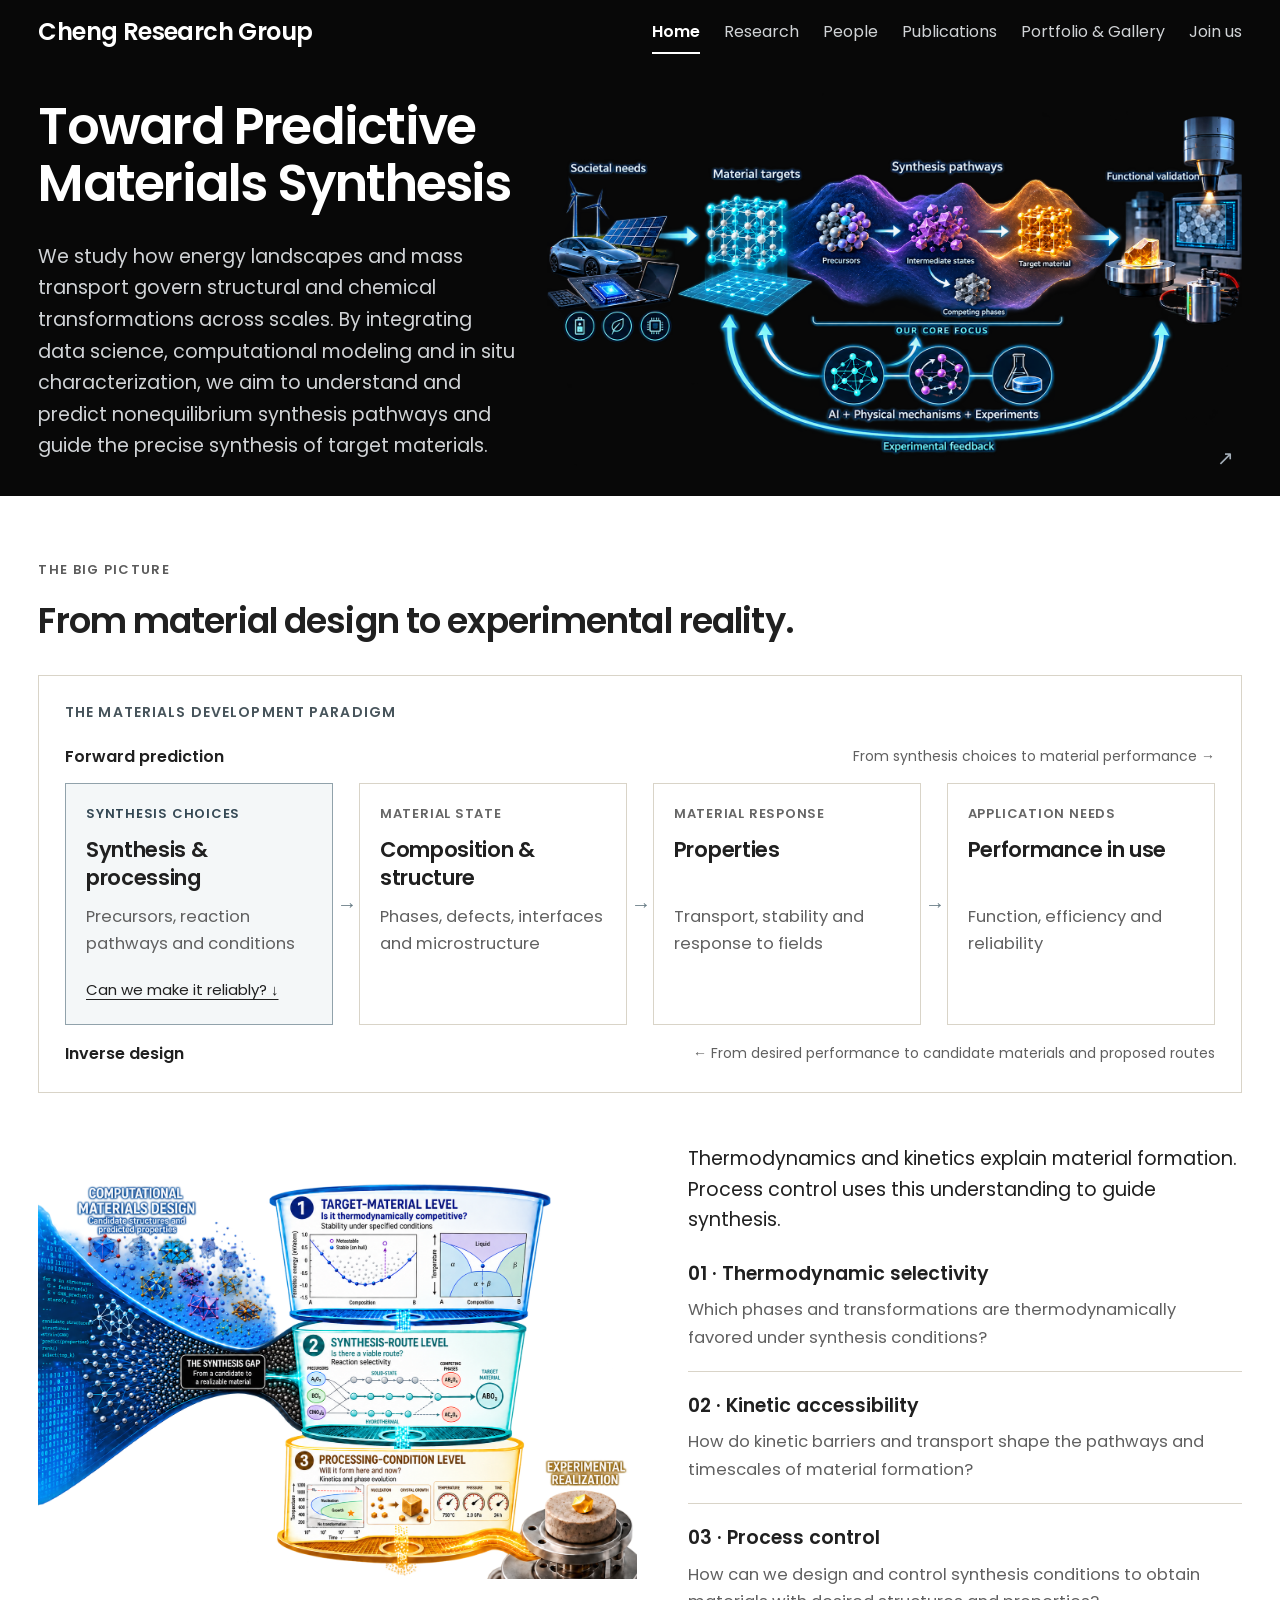
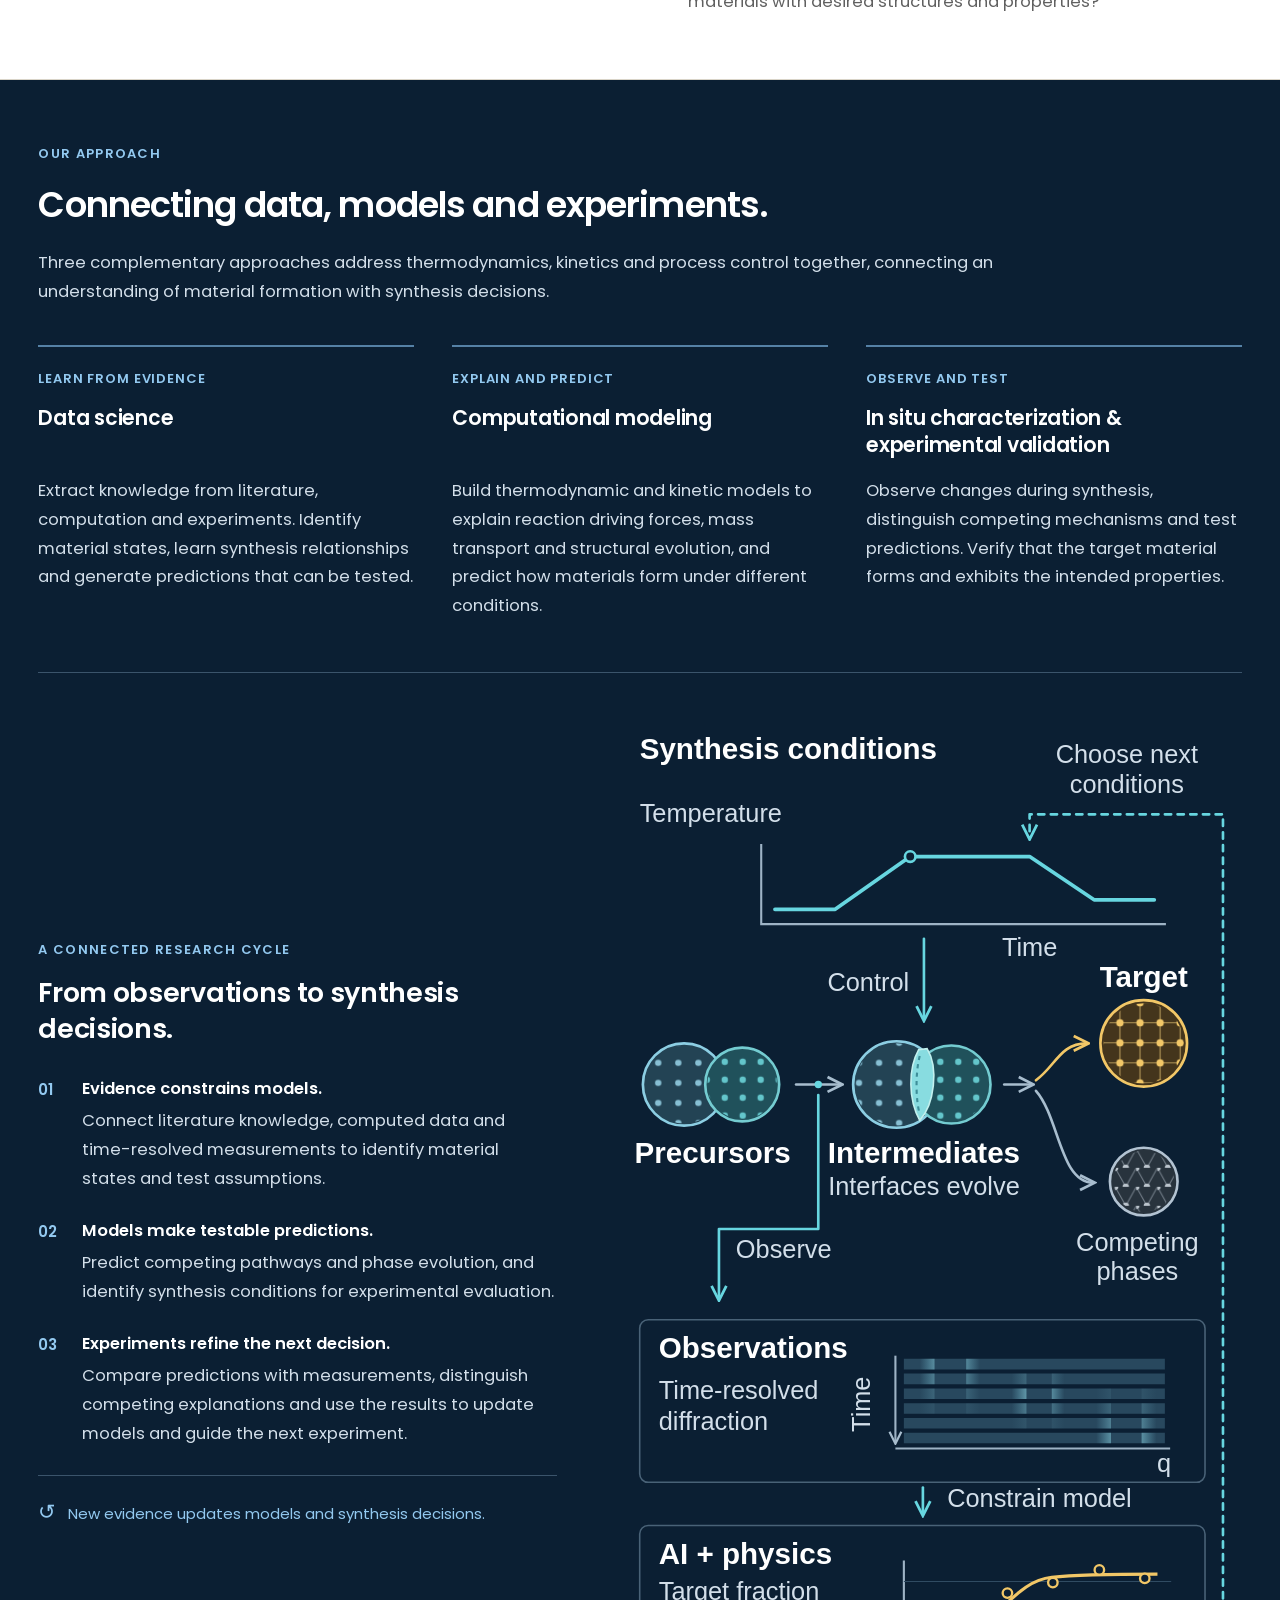
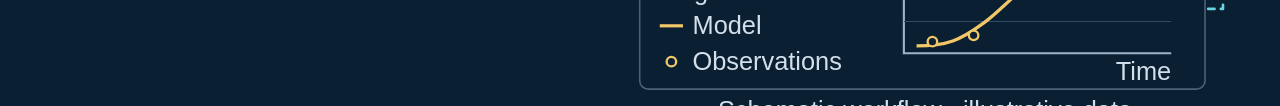
==== commit 1cf76bd4: "Apply navy and white styling to the homepage research approach" ====
--- a/group/index.html
+++ b/group/index.html
@@ -17,9 +17,9 @@
   <link rel="preload" href="../assets/fonts/poppins-400.woff2" as="font" type="font/woff2" crossorigin>
   <link rel="preload" href="../assets/fonts/poppins-600.woff2" as="font" type="font/woff2" crossorigin>
   <link rel="stylesheet" href="group.css?v=13">
-  <link rel="stylesheet" href="home.css?v=42">
+  <link rel="stylesheet" href="home.css?v=43">
   <script src="group.js?v=6" defer></script>
-  <script src="home.js?v=4" defer></script>
+  <script src="home.js?v=5" defer></script>
 </head>
 <body class="group-page home-page" data-page="home">
   <a class="skip-link" href="#main">Skip to content</a>
@@ -146,11 +146,12 @@
             </ol>
             <p class="cycle-feedback"><span aria-hidden="true">↺</span> New evidence updates models and synthesis decisions.</p>
           </div>
-          <figure class="strategy-figure synthesis-figure" aria-label="Feedback between observations, models and synthesis decisions" data-artwork-theme="light" data-artwork-title="Connecting observations, models and synthesis decisions" data-artwork-caption="Illustrative research workflow. Observations inform models; predictions guide experiments; new evidence updates models and synthesis decisions. Curves and diffraction patterns are schematic.">
-            <a class="synthesis-preview" href="../assets/synthesis-science-transparent.svg" data-artwork-preview aria-haspopup="dialog" aria-label="Enlarge our synthesis science diagram">
+          <figure class="strategy-figure synthesis-figure" aria-label="Feedback between observations, models and synthesis decisions" data-artwork-theme="navy" data-artwork-title="Connecting observations, models and synthesis decisions" data-artwork-caption="Illustrative research workflow. Observations inform models; predictions guide experiments; new evidence updates models and synthesis decisions. Curves and diffraction patterns are schematic.">
+            <a class="synthesis-preview" href="../assets/synthesis-science-navy.svg" data-artwork-preview aria-haspopup="dialog" aria-label="Enlarge our synthesis science diagram">
               <picture>
-                <source media="(max-width: 760px)" srcset="../assets/synthesis-science-transparent-mobile.svg" width="600" height="960">
-                <img src="../assets/synthesis-science-transparent.svg" width="1100" height="850" alt="Synthesis conditions shape competing formation pathways. Time-resolved observations constrain AI and physical models, whose predictions guide further synthesis conditions. The curves and diffraction patterns are illustrative." loading="lazy" decoding="async">
+                <source media="print" srcset="../assets/synthesis-science-transparent.svg" width="1100" height="850">
+                <source media="(max-width: 760px)" srcset="../assets/synthesis-science-navy-mobile.svg" width="600" height="960">
+                <img src="../assets/synthesis-science-navy.svg" width="1100" height="850" alt="Synthesis conditions shape competing formation pathways. Time-resolved observations constrain AI and physical models, whose predictions guide further synthesis conditions. The curves and diffraction patterns are illustrative." loading="lazy" decoding="async">
               </picture>
               <span class="diagram-enlarge" aria-hidden="true">View diagram <span>↗</span></span>
             </a>
--- a/group/home.css
+++ b/group/home.css
@@ -9,7 +9,7 @@
   --font-small: .9375rem; --font-caption: .875rem; --font-label: .8125rem;
   --home-space: clamp(48px, 5vw, 88px); --home-content-width: 1760px;
   --home-column-gap: clamp(32px, 4vw, 80px); --page-gutter: clamp(20px, 3vw, 80px);
-  --vision-background: #080808; --picture-background: #fff; --mission-background: #edf4f7;
+  --vision-background: #080808; --picture-background: #fff; --mission-background: #0b1f33;
 }
 .home-page .container { width: min(var(--home-content-width), calc(100% - var(--page-gutter) * 2)); }
 .home-page .site-header { --ink: #fff; --accent: #fff; --line: #2b2b2b; background: var(--vision-background); color: #d0d3d6; border-bottom-color: transparent; }
@@ -38,7 +38,9 @@
 .home-section h2 { font-size: var(--font-section); font-weight: 600; letter-spacing: -.025em; line-height: 1.25; }
 .home-lead { font-size: var(--font-lead); line-height: 1.65; max-width: 66ch; margin-top: 24px; }
 .big-picture { background: var(--picture-background); --line: #d9d4c8; border-bottom: 1px solid var(--line); }
-.mission-section { background: var(--mission-background); --line: #cbd8de; }
+.mission-section { --ink: #fff; --muted: #d3dfea; --accent: #93c9f0; --line: #3b546b; --method-line: #5581a6; background: var(--mission-background); color: var(--ink); }
+.mission-section .home-kicker, .mission-section .diagram-enlarge { color: var(--accent); }
+.mission-section a:focus-visible { outline-color: var(--accent); }
 .philosophy-image { position: relative; display: block; background: transparent; cursor: zoom-in; }
 .philosophy-image img { width: 100%; height: auto; }
 .vision-figure .philosophy-image img { object-fit: contain; }
@@ -55,7 +57,8 @@
 .artwork-viewer button { border: 1px solid #ccc; background: #fff; color: #202020; padding: 8px 13px; min-height: 42px; font-size: var(--font-caption); cursor: pointer; }
 .artwork-viewer button:hover { border-color: #666; background: #f4f4f2; }
 .artwork-stage { overflow: auto; max-height: 68dvh; background: #061421; overscroll-behavior: contain; }
-.artwork-stage.is-light { background: var(--mission-background); }
+.artwork-stage.is-light { background: #edf4f7; }
+.artwork-stage.is-navy { background: var(--mission-background); }
 .artwork-stage img { display: block; width: 100%; height: auto; max-height: 68dvh; object-fit: contain; }
 .artwork-stage.is-zoomed img { width: max(var(--artwork-zoom-width, 1672px), 150%); max-width: none; max-height: none; }
 .artwork-stage:focus-visible { outline: 3px solid #ccc; outline-offset: -4px; }
@@ -92,26 +95,26 @@
 .synthesis-framework img { width: 100%; height: auto; }
 .home-inline-link { font-size: var(--font-small); font-weight: 600; line-height: 1.65; display: inline-block; padding-block: 5px; }
 /* Complementary methods share the same scientific questions and feedback cycle. */
-.approach-intro { max-width: 88ch; margin-top: 22px; color: #4b606b; font-size: var(--font-body); line-height: 1.75; }
+.approach-intro { max-width: 88ch; margin-top: 22px; color: var(--muted); font-size: var(--font-body); line-height: 1.75; }
 .approach-methods { display: grid; grid-template-columns: repeat(3, minmax(0, 1fr)); gap: clamp(24px, 3vw, 56px); margin-top: clamp(32px, 3vw, 48px); }
-.approach-method { min-width: 0; padding-top: 22px; border-top: 2px solid #568596; }
-.method-role { color: #326579; font-size: var(--font-label); font-weight: 600; line-height: 1.6; letter-spacing: .065em; }
+.approach-method { min-width: 0; padding-top: 22px; border-top: 2px solid var(--method-line); }
+.method-role { color: var(--accent); font-size: var(--font-label); font-weight: 600; line-height: 1.6; letter-spacing: .065em; }
 .approach-method h3 { min-height: 2.7em; margin-top: 14px; font-size: var(--font-card); font-weight: 600; line-height: 1.35; }
-.approach-method > p:last-child { margin-top: 18px; color: #4b606b; font-size: var(--font-body); line-height: 1.75; }
+.approach-method > p:last-child { margin-top: 18px; color: var(--muted); font-size: var(--font-body); line-height: 1.75; }
 .approach-cycle { display: grid; grid-template-columns: minmax(0, .9fr) minmax(0, 1.1fr); align-items: center; gap: var(--home-column-gap); margin-top: clamp(44px, 4vw, 72px); padding-top: clamp(32px, 3vw, 48px); border-top: 1px solid var(--line); }
 .cycle-copy { min-width: 0; }
 .cycle-copy > h3 { margin-top: 14px; font-size: var(--font-subsection); line-height: 1.35; font-weight: 600; }
 .cycle-steps { list-style: none; counter-reset: cycle; padding: 0; margin: 28px 0 0; }
 .cycle-steps li { counter-increment: cycle; position: relative; padding-left: 44px; }
 .cycle-steps li + li { margin-top: 24px; }
-.cycle-steps li::before { content: counter(cycle, decimal-leading-zero); position: absolute; top: 1px; left: 0; color: #326579; font-size: var(--font-small); font-weight: 600; }
+.cycle-steps li::before { content: counter(cycle, decimal-leading-zero); position: absolute; top: 1px; left: 0; color: var(--accent); font-size: var(--font-small); font-weight: 600; }
 .cycle-steps strong { display: block; font-size: var(--font-body); font-weight: 600; line-height: 1.6; }
-.cycle-steps p { margin-top: 5px; font-size: var(--font-body); line-height: 1.75; color: #4b606b; }
-.cycle-feedback { display: flex; gap: 12px; align-items: baseline; margin-top: 26px; padding-top: 18px; border-top: 1px solid var(--line); font-size: var(--font-small); line-height: 1.7; color: #326579; }
+.cycle-steps p { margin-top: 5px; font-size: var(--font-body); line-height: 1.75; color: var(--muted); }
+.cycle-feedback { display: flex; gap: 12px; align-items: baseline; margin-top: 26px; padding-top: 18px; border-top: 1px solid var(--line); font-size: var(--font-small); line-height: 1.7; color: var(--accent); }
 .cycle-feedback > span { font-size: 1.3rem; }
 .approach-context { display: grid; grid-template-columns: repeat(2, minmax(0, 1fr)); gap: var(--home-column-gap); margin-top: clamp(32px, 3vw, 48px); padding-top: 28px; border-top: 1px solid var(--line); }
 .approach-context h3 { font-size: var(--font-body); font-weight: 600; line-height: 1.6; }
-.approach-context p { margin-top: 8px; color: #4b606b; font-size: var(--font-body); line-height: 1.75; }
+.approach-context p { margin-top: 8px; color: var(--muted); font-size: var(--font-body); line-height: 1.75; }
 @media (max-width: 1100px) {
   .approach-cycle { grid-template-columns: minmax(0, 1fr); gap: 32px; }
   .cycle-copy { max-width: 76ch; }
@@ -176,5 +179,6 @@
   .vision-heading h1 { font-size: 2.5rem; }
   .home-section { padding-block: 26px; }
   .big-picture, .mission-section { background: white; }
+  .mission-section { --ink: #202020; --muted: #606060; --accent: #174a72; --line: #dededb; --method-line: #568596; }
   .materials-map { break-inside: avoid; }
 }
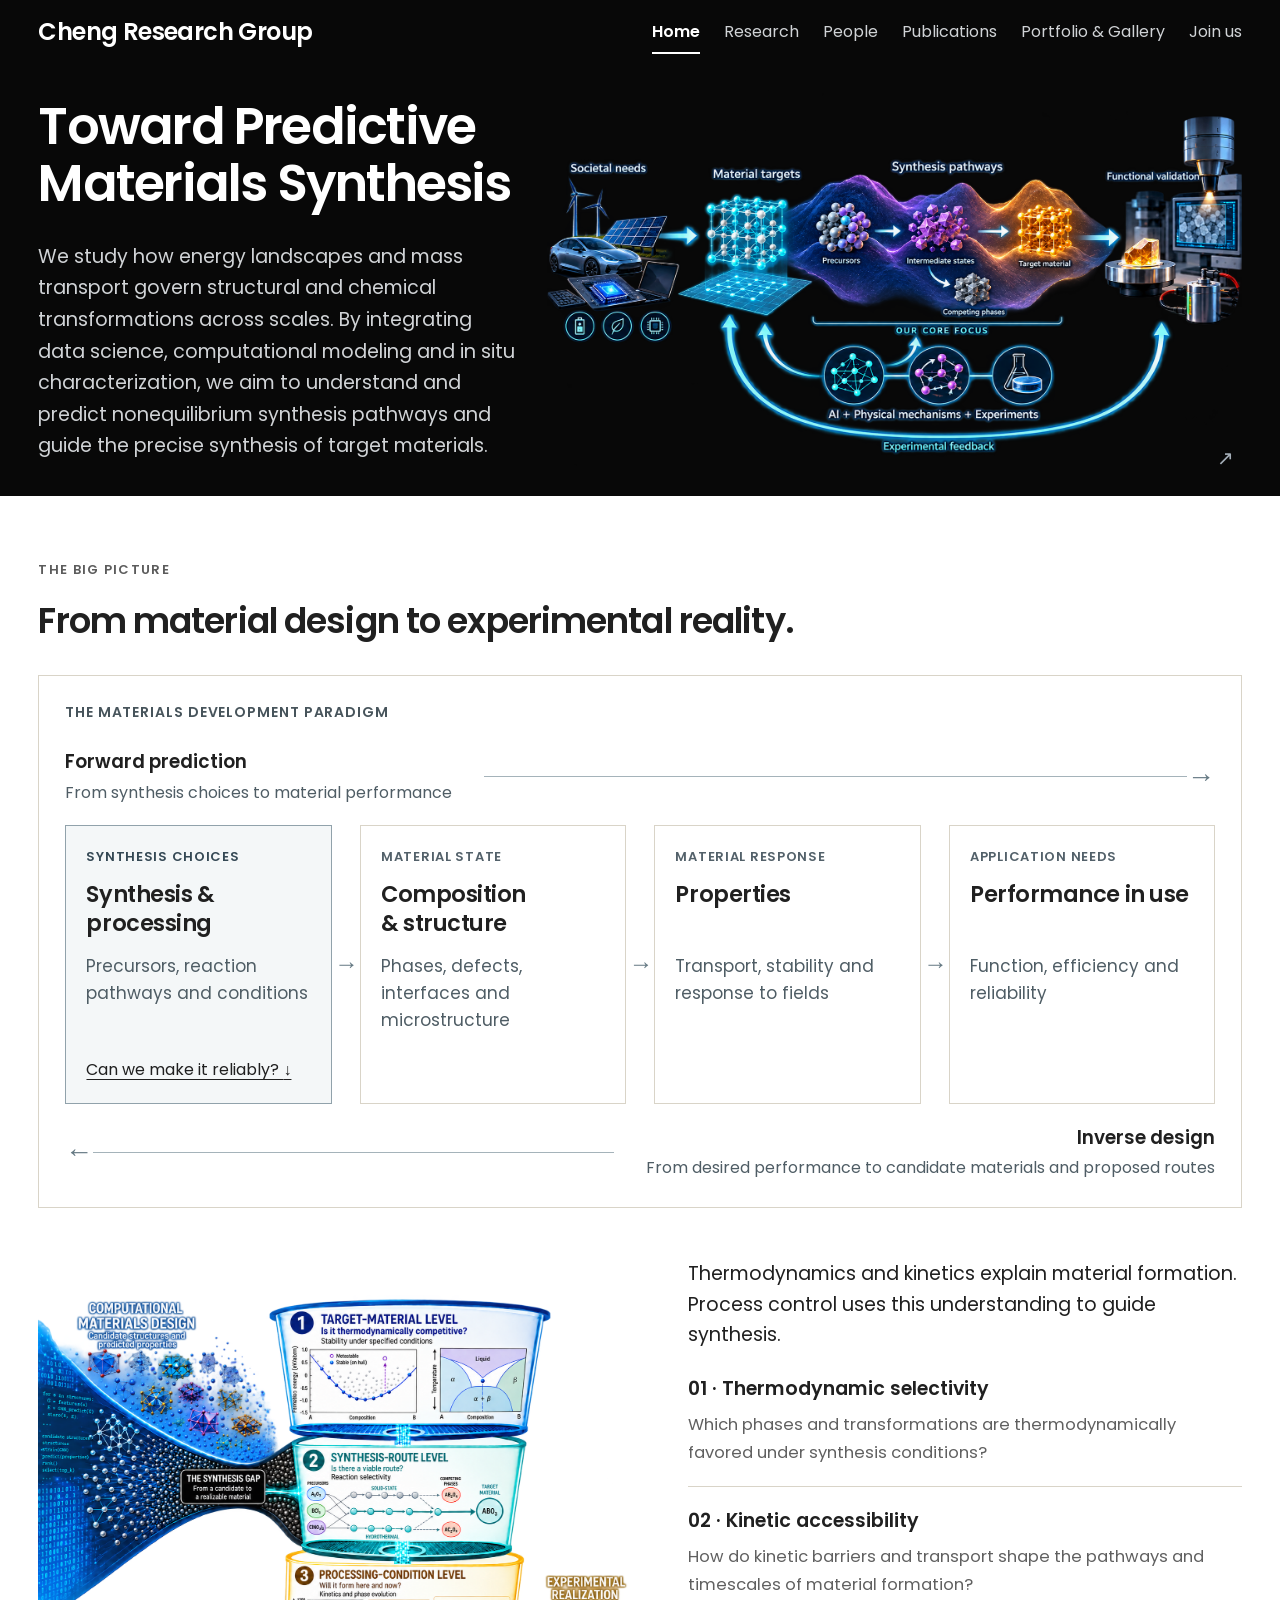
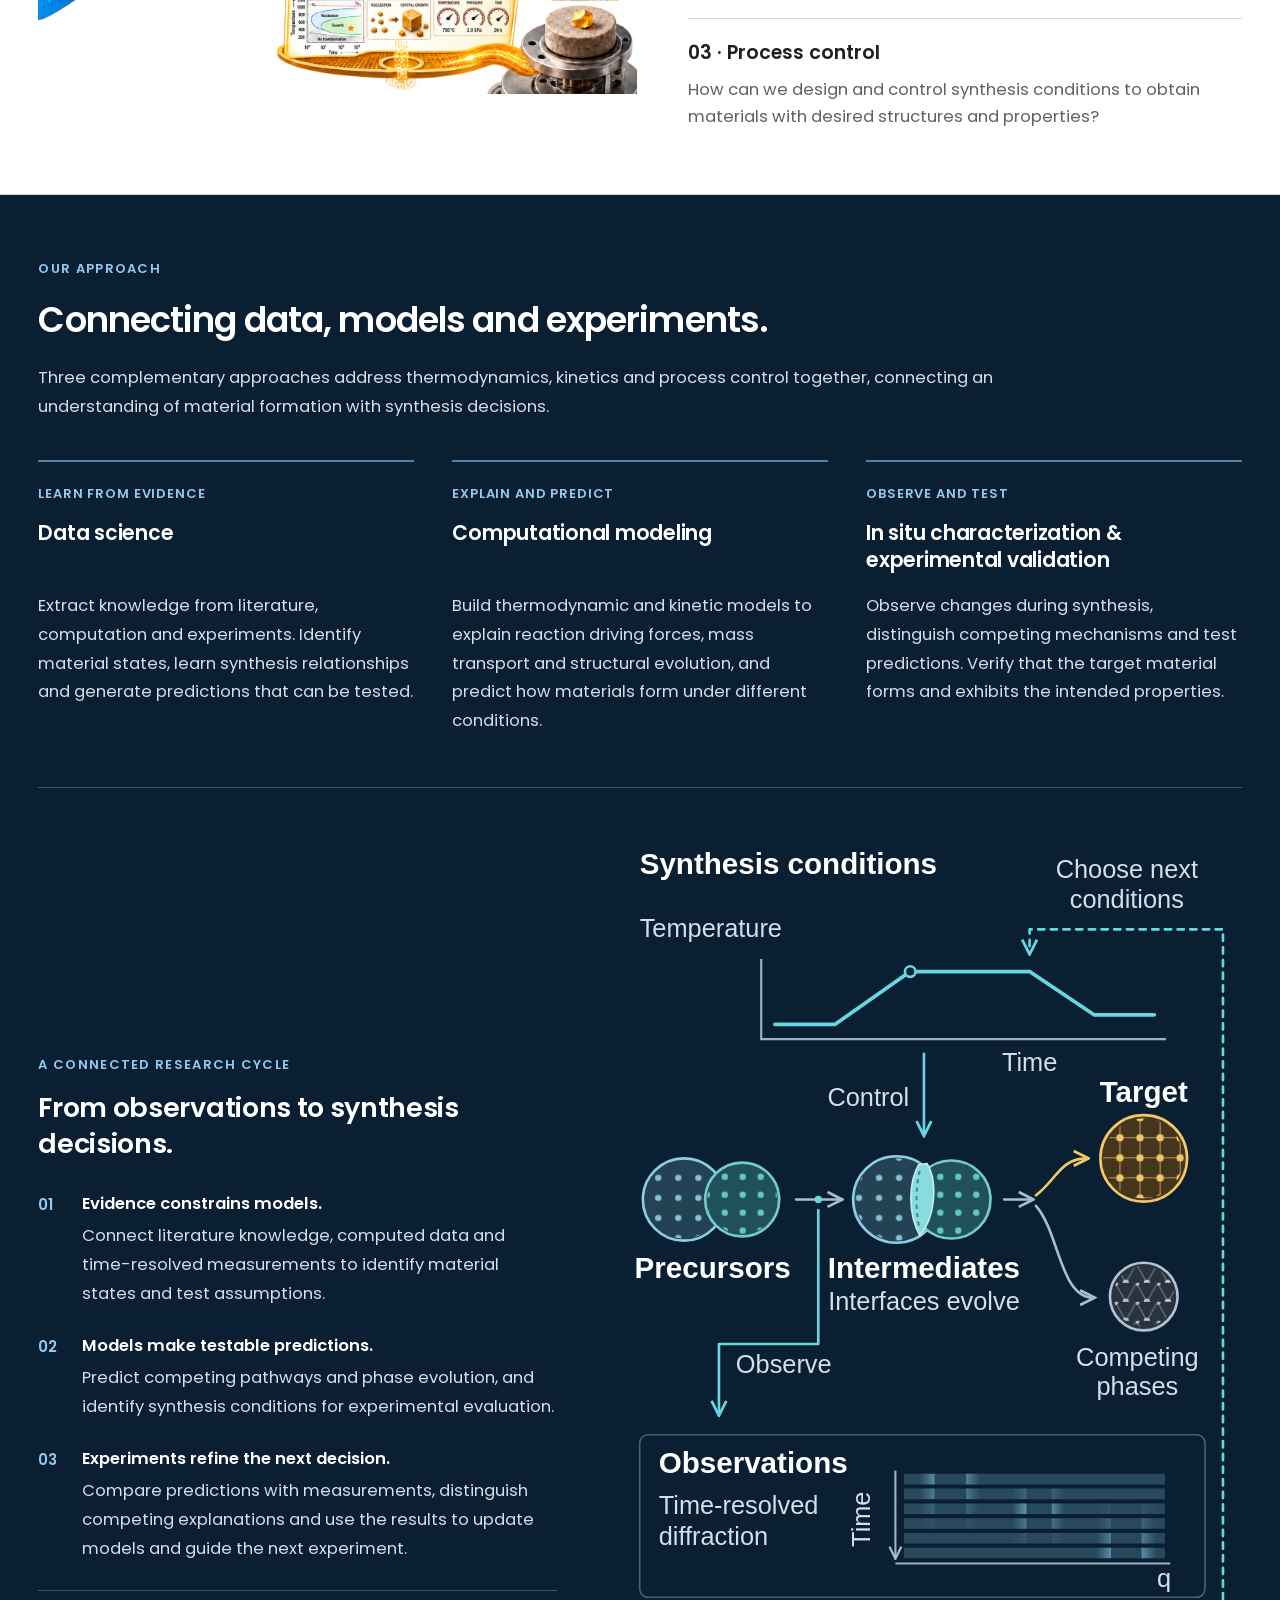
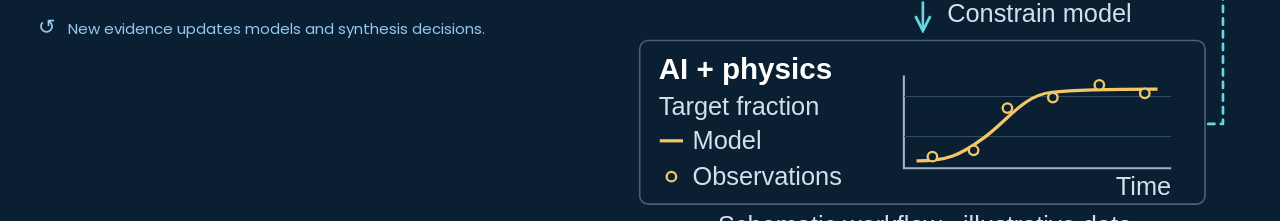
==== commit 49025b33: "Improve typography and direction layout in the homepage materials map" ====
--- a/group/index.html
+++ b/group/index.html
@@ -17,7 +17,7 @@
   <link rel="preload" href="../assets/fonts/poppins-400.woff2" as="font" type="font/woff2" crossorigin>
   <link rel="preload" href="../assets/fonts/poppins-600.woff2" as="font" type="font/woff2" crossorigin>
   <link rel="stylesheet" href="group.css?v=13">
-  <link rel="stylesheet" href="home.css?v=43">
+  <link rel="stylesheet" href="home.css?v=44">
   <script src="group.js?v=6" defer></script>
   <script src="home.js?v=5" defer></script>
 </head>
@@ -72,14 +72,14 @@
         <figure class="materials-map" aria-labelledby="materials-map-title">
           <p class="home-kicker narrative-step">THE MATERIALS DEVELOPMENT PARADIGM</p>
           <h3 class="home-visually-hidden" id="materials-map-title">Connect making, structure and function.</h3>
-          <div class="map-direction"><strong>Forward prediction</strong><span>From synthesis choices to material performance <span aria-hidden="true">→</span></span></div>
+          <div class="map-direction"><div class="map-direction-copy"><strong>Forward prediction</strong><span>From synthesis choices to material performance</span></div><span class="map-direction-arrow" aria-hidden="true">→</span></div>
           <ol class="materials-chain" aria-label="Synthesis, structure, properties and performance relationships">
             <li class="map-focus"><span class="map-tag">SYNTHESIS CHOICES</span><h4>Synthesis &amp; processing</h4><p>Precursors, reaction pathways and conditions</p><a href="#synthesis-gap">Can we make it reliably? <span aria-hidden="true">↓</span></a></li>
             <li><span class="map-tag">MATERIAL STATE</span><h4>Composition &amp; structure</h4><p>Phases, defects, interfaces and microstructure</p></li>
             <li><span class="map-tag">MATERIAL RESPONSE</span><h4>Properties</h4><p>Transport, stability and response to fields</p></li>
             <li><span class="map-tag">APPLICATION NEEDS</span><h4>Performance in use</h4><p>Function, efficiency and reliability</p></li>
           </ol>
-          <div class="map-direction map-inverse"><strong>Inverse design</strong><span><span aria-hidden="true">←</span> From desired performance to candidate materials and proposed routes</span></div>
+          <div class="map-direction map-inverse"><div class="map-direction-copy"><strong>Inverse design</strong><span>From desired performance to candidate materials and proposed routes</span></div><span class="map-direction-arrow" aria-hidden="true">←</span></div>
         </figure>
 
         <div class="gap-intro" id="synthesis-gap">
--- a/group/home.css
+++ b/group/home.css
@@ -66,22 +66,25 @@
 .artwork-viewer-footer p { color: #606060; }
 .artwork-viewer-footer a { white-space: nowrap; text-decoration: underline; text-underline-offset: 4px; }
 .artwork-open { overflow: hidden; }
-.materials-map { --chain-gap: clamp(24px, 2vw, 36px); margin-top: clamp(28px, 2.5vw, 44px); padding: clamp(24px, 2vw, 36px); background: transparent; border: 1px solid var(--line); }
-.materials-map .narrative-step { color: #47545b; font-size: .875rem; letter-spacing: .08em; }
-.map-direction { display: flex; align-items: center; justify-content: space-between; gap: 12px 24px; margin-top: 20px; padding-bottom: 14px; font-size: var(--font-caption); line-height: 1.6; color: var(--muted); }
-.map-direction > strong { color: var(--ink); font-size: 1rem; font-weight: 600; }
-.map-direction > span { text-align: right; }
-.materials-chain { list-style: none; padding: 0; margin: 0; display: grid; grid-template-columns: repeat(4, minmax(0, 1fr)); gap: var(--chain-gap); }
-.materials-chain li { position: relative; display: flex; flex-direction: column; align-items: flex-start; min-width: 0; padding: clamp(20px, 1.5vw, 28px); background: #fff; border: 1px solid var(--line); }
-.materials-chain li + li::before { content: "→"; position: absolute; left: calc(-1 * var(--chain-gap)); width: var(--chain-gap); top: 50%; transform: translateY(-50%); text-align: center; color: #667a84; font-size: 1.25rem; line-height: 1; }
-.map-tag { font-size: var(--font-label); font-weight: 600; letter-spacing: .06em; line-height: 1.5; color: #666; display: block; }
-.materials-chain h4 { font-size: clamp(1.25rem, 1rem + .4vw, 1.5rem); line-height: 1.35; letter-spacing: -.015em; font-weight: 600; margin-top: 12px; }
-.materials-chain p { font-size: var(--font-body); line-height: 1.65; color: var(--muted); margin-top: 10px; }
+.materials-map { --chain-gap: clamp(28px, 2vw, 40px); margin-top: clamp(28px, 2.5vw, 44px); padding: clamp(24px, 2vw, 36px); background: transparent; border: 1px solid var(--line); }
+.materials-map .narrative-step { color: #47545b; font-size: .875rem; letter-spacing: .065em; }
+.map-direction { display: flex; align-items: center; gap: 20px 32px; margin-top: 24px; padding-bottom: 20px; color: #4f5d65; }
+.map-direction-copy { display: grid; gap: 4px; min-width: 0; font-size: 1rem; line-height: 1.55; }
+.map-direction-copy strong { color: var(--ink); font-size: clamp(1.125rem, 1rem + .2vw, 1.25rem); font-weight: 600; }
+.map-direction-arrow { display: flex; align-items: center; flex: 1; min-width: 40px; color: #667a84; font-size: 1.75rem; line-height: 1; }
+.map-direction-arrow::before { content: ""; flex: 1; border-top: 1px solid #a5b3ba; }
+.materials-chain { list-style: none; padding: 0; margin: 0; display: grid; grid-template-columns: repeat(4, minmax(0, 1fr)); grid-template-rows: auto auto 1fr auto; gap: 0 var(--chain-gap); }
+.materials-chain li { position: relative; display: grid; grid-template-rows: subgrid; grid-row: span 4; justify-items: start; align-items: start; min-width: 0; padding: clamp(20px, 1.6vw, 30px); background: #fff; border: 1px solid var(--line); }
+.materials-chain li + li::before { content: "→"; position: absolute; left: calc(-1 * var(--chain-gap)); width: var(--chain-gap); top: 50%; transform: translateY(-50%); text-align: center; color: #667a84; font-size: 1.5rem; line-height: 1; }
+.map-tag { font-size: .8125rem; font-weight: 600; letter-spacing: .055em; line-height: 1.5; color: #53616a; display: block; }
+.materials-chain h4 { font-size: clamp(1.375rem, .8rem + .75vw, 1.625rem); line-height: 1.3; letter-spacing: -.02em; font-weight: 600; margin-top: 14px; text-wrap: balance; }
+.materials-chain p { font-size: clamp(1.0625rem, .9rem + .2vw, 1.125rem); line-height: 1.6; color: #4f5d65; margin-top: 14px; }
 .materials-chain .map-focus { background: #f4f7f8; border-color: #91a2ab; color: var(--ink); }
 .map-focus .map-tag { color: #344854; }
-.map-focus p { color: var(--muted); }
-.map-focus a { display: inline-block; color: var(--ink); margin-top: 20px; font-size: var(--font-small); text-decoration: underline; text-underline-offset: 4px; }
-.map-inverse { margin-top: 0; padding: 16px 0 0; }
+.map-focus a { display: inline-block; color: var(--ink); padding-top: 24px; font-size: 1rem; line-height: 1.5; text-decoration: underline; text-underline-offset: 4px; }
+.map-inverse { flex-direction: row-reverse; margin-top: 0; padding: 20px 0 0; }
+.map-inverse .map-direction-copy { text-align: right; }
+.map-inverse .map-direction-arrow { flex-direction: row-reverse; }
 .gap-intro { margin-top: clamp(40px, 4vw, 72px); }
 .gap-layout { display: grid; grid-template-columns: minmax(0, 1.08fr) minmax(0, 1fr); align-items: center; gap: clamp(28px, 4vw, 64px); }
 .gap-copy { min-width: 0; max-width: 64ch; }
@@ -128,19 +131,17 @@
 @media (max-width: 1120px) {
   .home-page .primary-nav { font-size: .875rem; }
 }
-@media (min-width: 1101px) and (max-width: 1500px) {
-  .materials-chain h4 { min-height: 2.7em; }
-}
 @media (max-width: 1100px) {
   .materials-map { --chain-gap: 32px; }
-  .materials-chain { grid-template-columns: minmax(0, 1fr); }
-  .materials-chain li { padding: 22px 24px; }
+  .materials-chain { grid-template-columns: minmax(0, 1fr); grid-template-rows: none; gap: var(--chain-gap); }
+  .materials-chain li { display: flex; flex-direction: column; grid-row: auto; padding: 22px 24px; }
+  .materials-chain h4 { font-size: clamp(1.375rem, 1.125rem + .5vw, 1.625rem); text-wrap: initial; }
   .materials-chain li + li::before { content: "↓"; left: 50%; top: calc(-1 * var(--chain-gap)); width: auto; height: var(--chain-gap); line-height: var(--chain-gap); transform: translateX(-50%); }
   .map-direction { display: block; }
-  .map-direction > span { display: block; text-align: left; margin-top: 4px; }
-  .map-direction > span > span { display: none; }
-  .map-direction > strong::after { content: " ↓"; }
-  .map-inverse > strong::after { content: " ↑"; }
+  .map-direction-arrow { display: none; }
+  .map-inverse .map-direction-copy { text-align: left; }
+  .map-direction-copy strong::after { content: " ↓"; }
+  .map-inverse .map-direction-copy strong::after { content: " ↑"; }
 }
 @media (max-width: 1000px) {
   .vision-layout { grid-template-columns: minmax(0, 1fr); gap: 32px; }
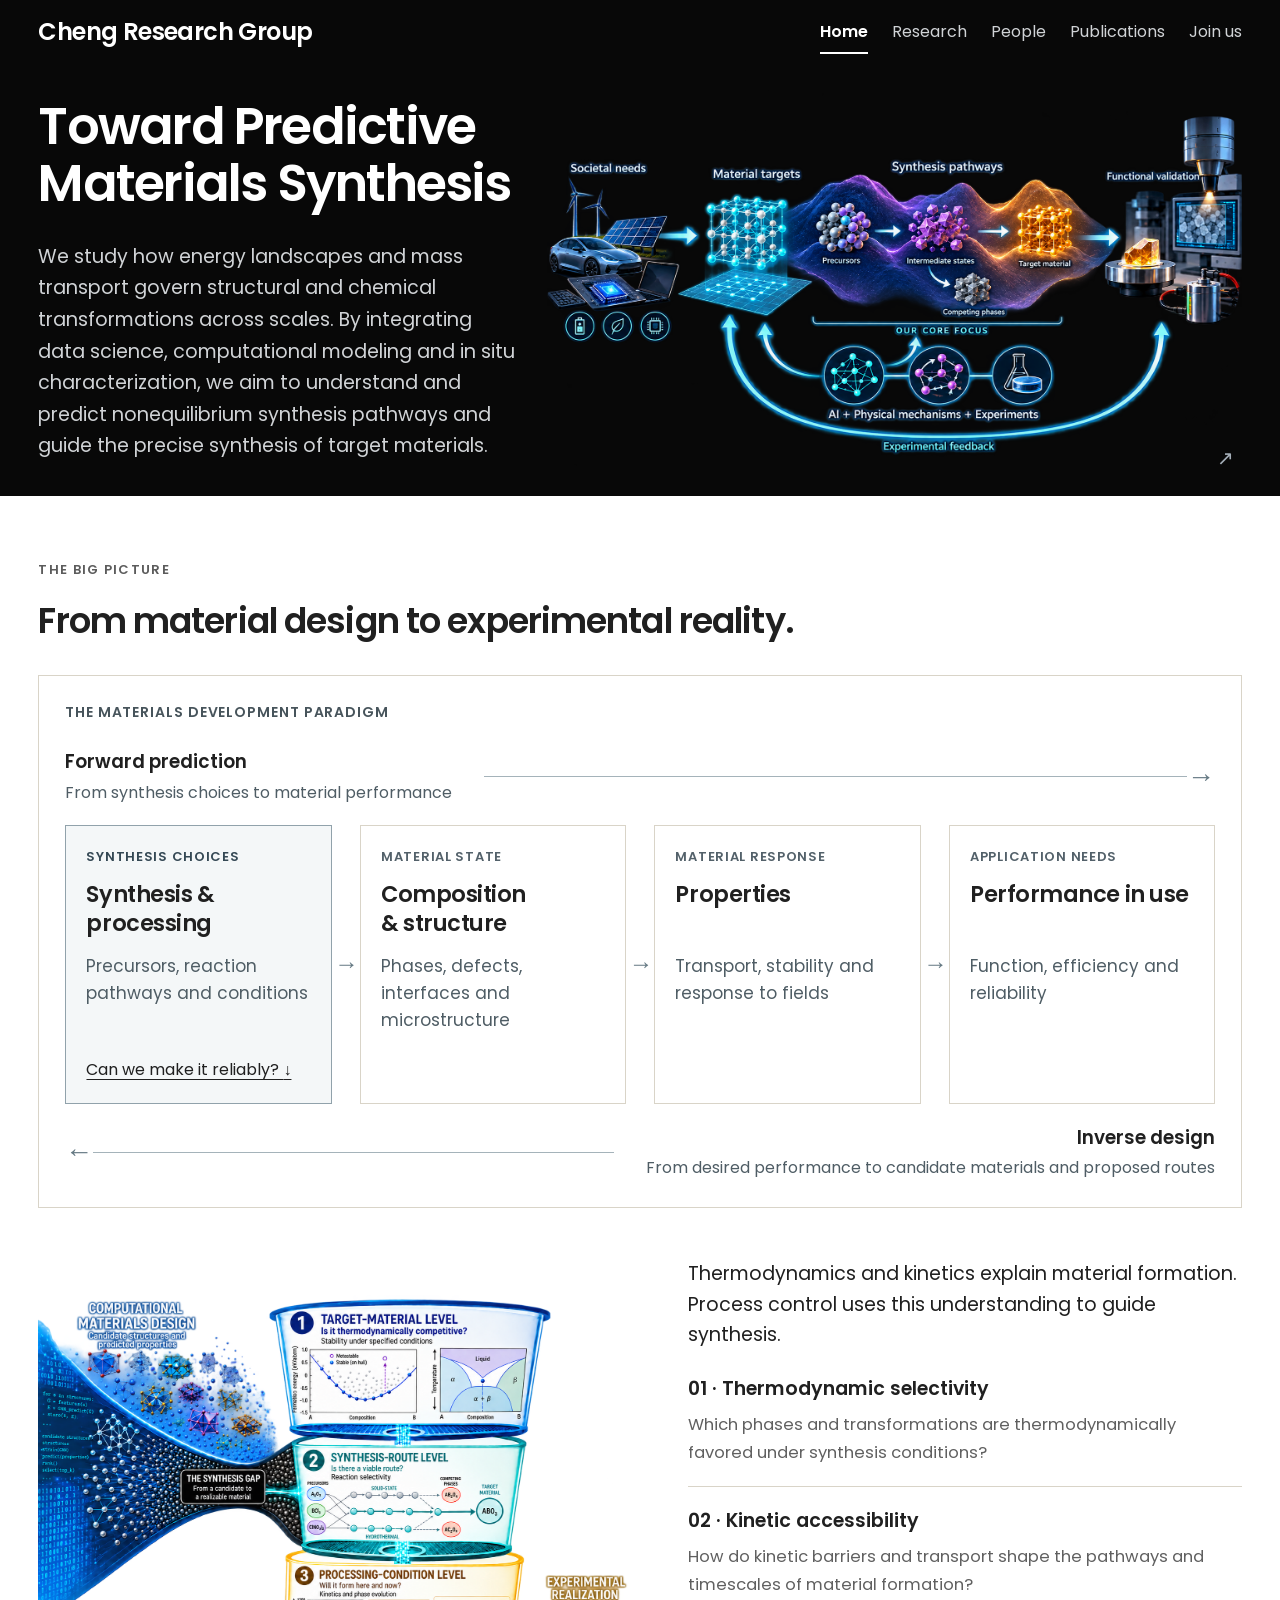
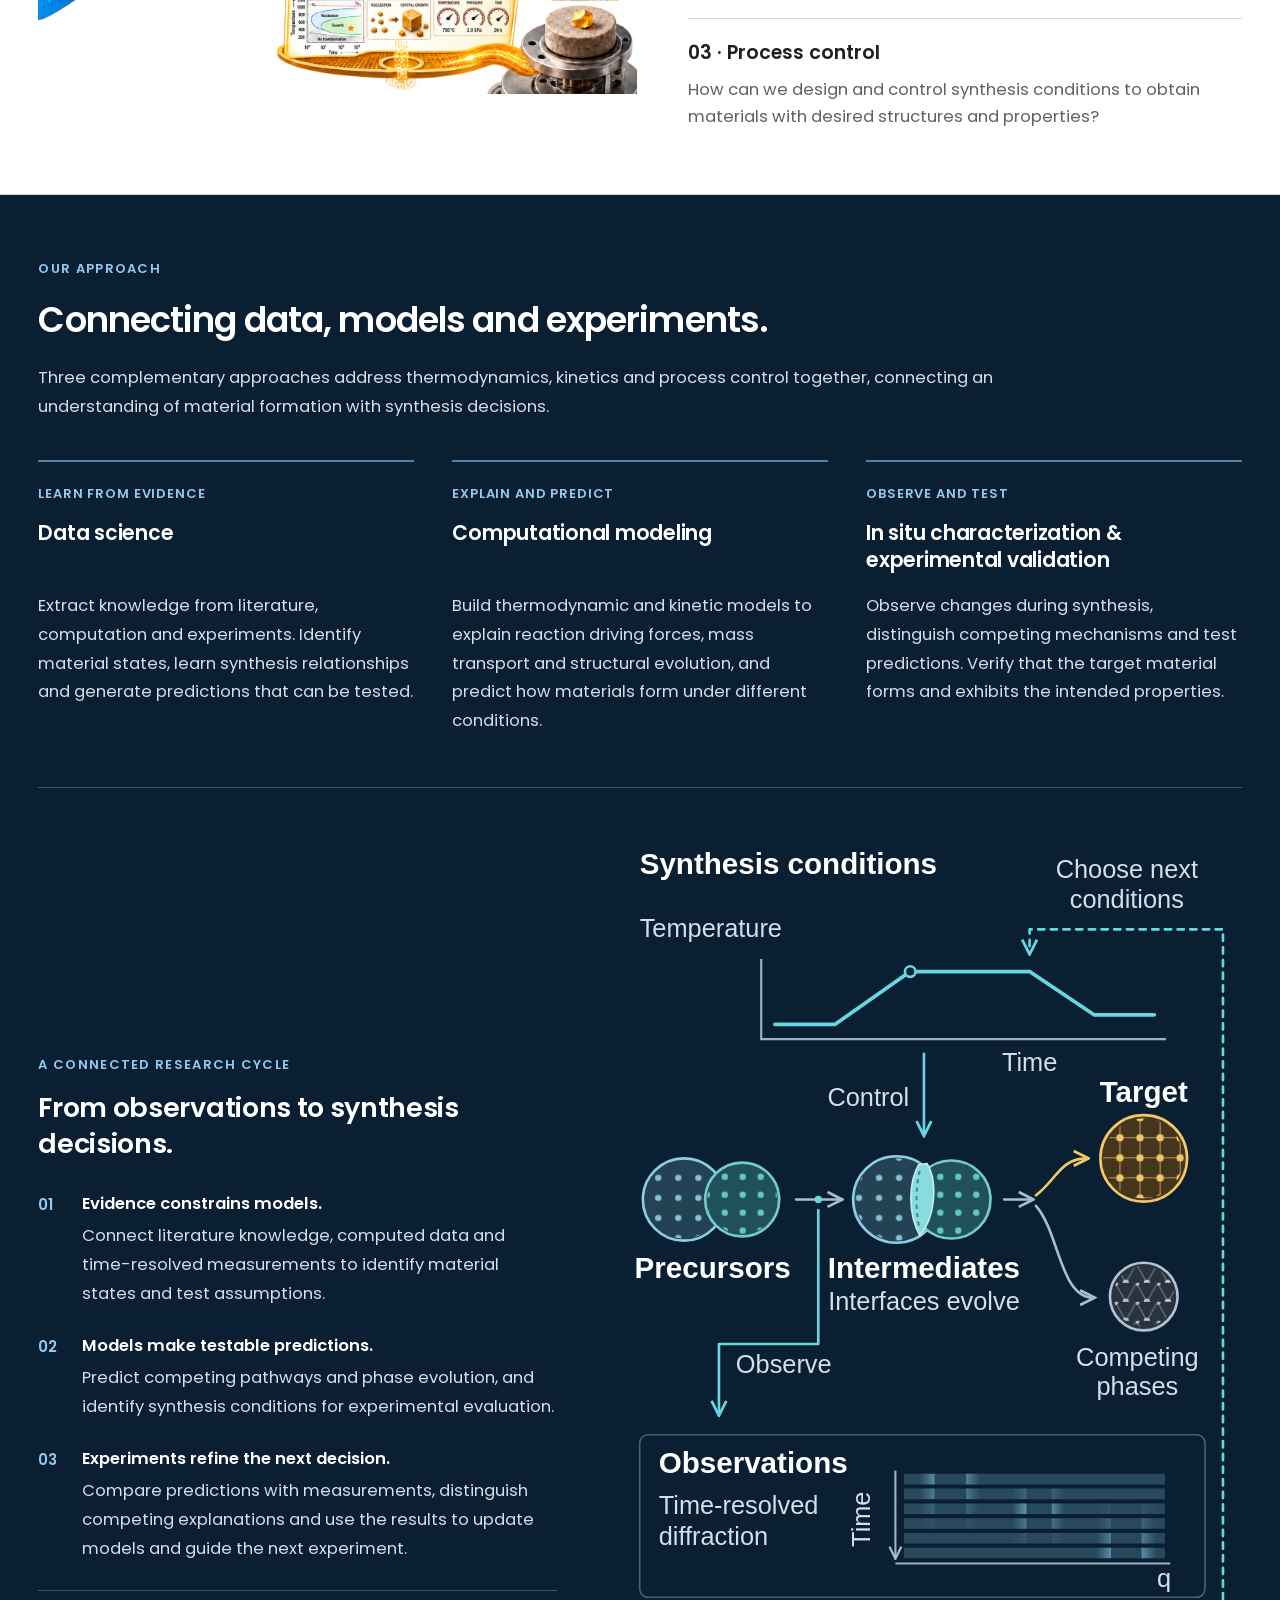
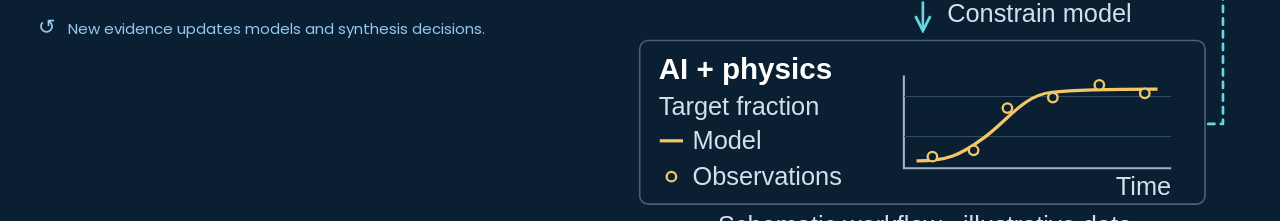
==== commit d512bde9: "Temporarily withdraw Gallery and update site navigation" ====
--- a/group/index.html
+++ b/group/index.html
@@ -31,7 +31,6 @@
         <a href="research.html">Research</a>
         <a href="people.html">People</a>
         <a href="publications.html">Publications</a>
-        <a href="gallery.html">Portfolio &amp; Gallery</a>
         <a href="join.html">Join us</a>
       </nav>
     </div>
@@ -85,7 +84,7 @@
         <div class="gap-intro" id="synthesis-gap">
           <div class="gap-layout">
             <figure class="synthesis-framework">
-              <a href="gallery.html#synthesis-framework" aria-label="Explore the materials synthesis framework in the gallery"><img src="../assets/synthesis-framework-2026.png" width="1534" height="1025" alt="Phase diagrams, competing reaction pathways and processing controls illustrate the thermodynamic and kinetic factors that shape materials synthesis." loading="lazy" decoding="async"></a>
+              <a href="../assets/synthesis-framework-2026.png" aria-label="View the materials synthesis framework"><img src="../assets/synthesis-framework-2026.png" width="1534" height="1025" alt="Phase diagrams, competing reaction pathways and processing controls illustrate the thermodynamic and kinetic factors that shape materials synthesis." loading="lazy" decoding="async"></a>
             </figure>
             <div class="gap-copy">
               <p class="gap-question">Thermodynamics and kinetics explain material formation. Process control uses this understanding to guide synthesis.</p>
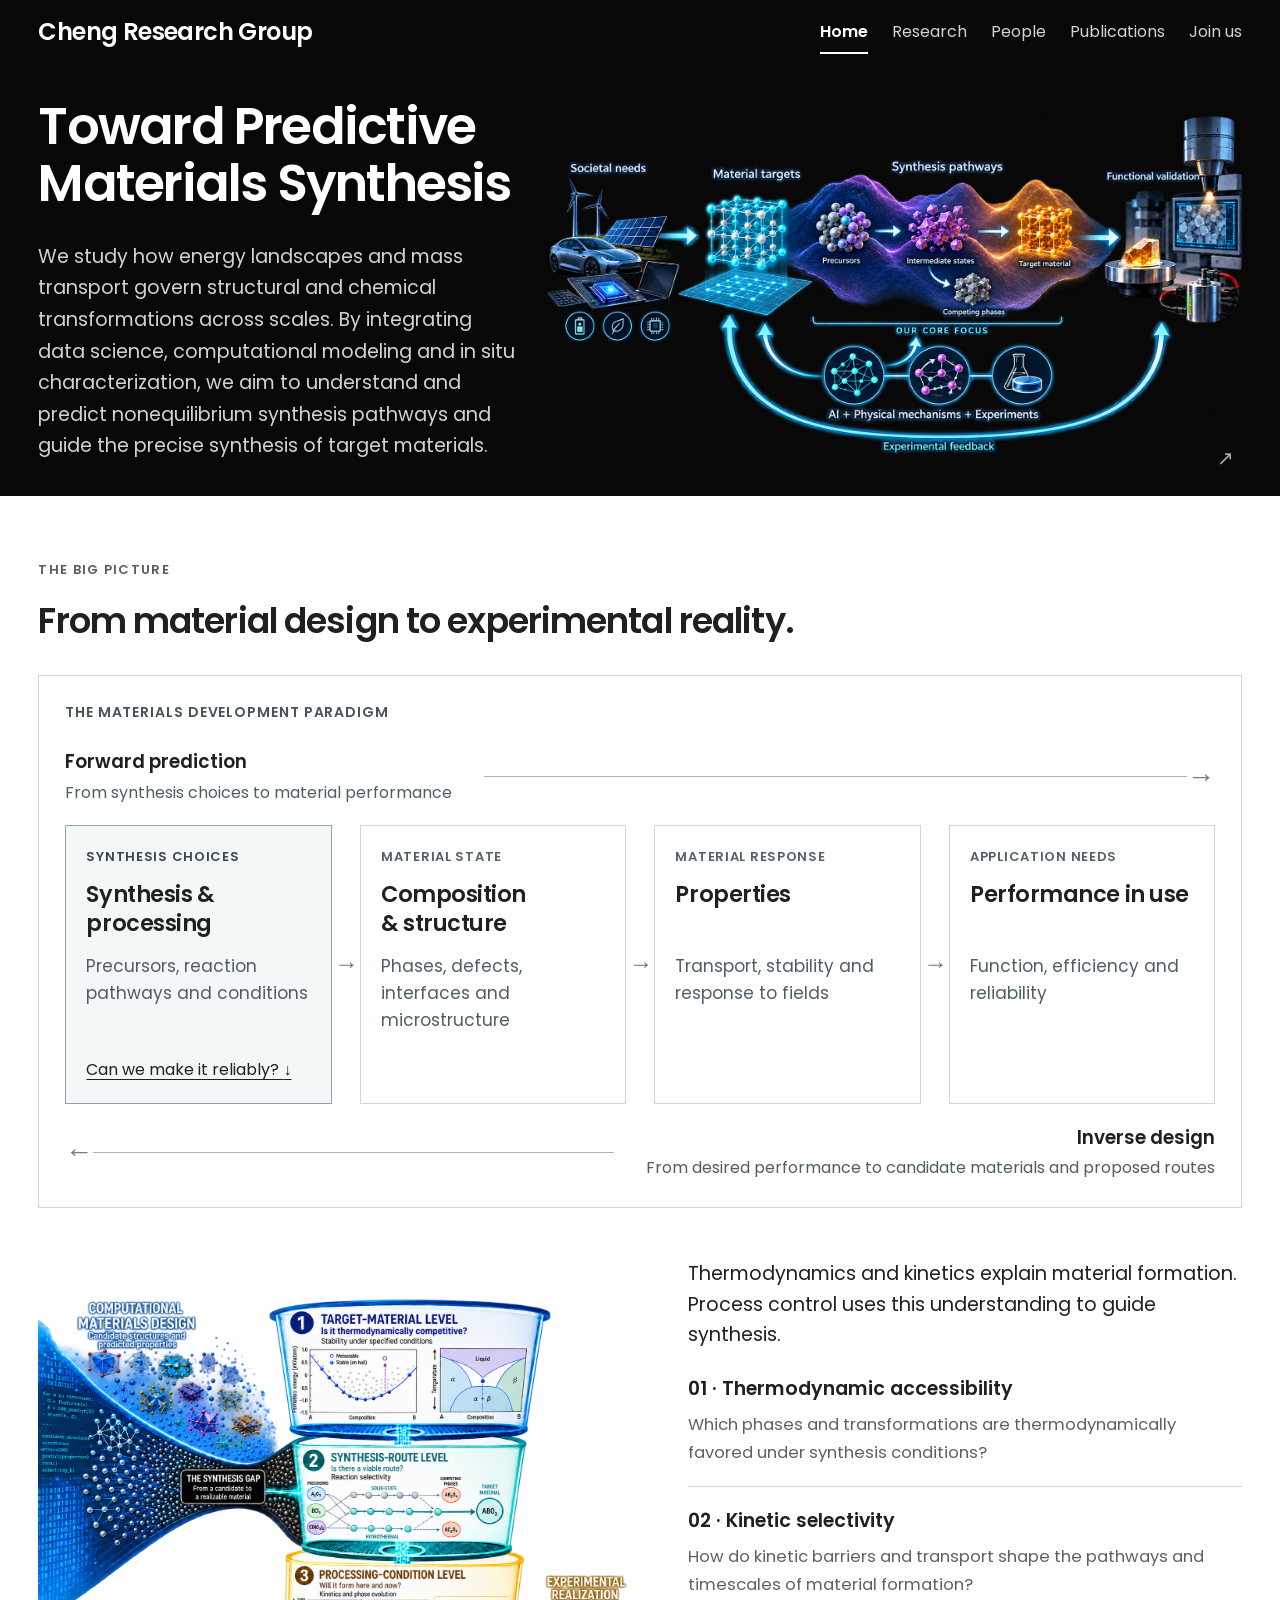
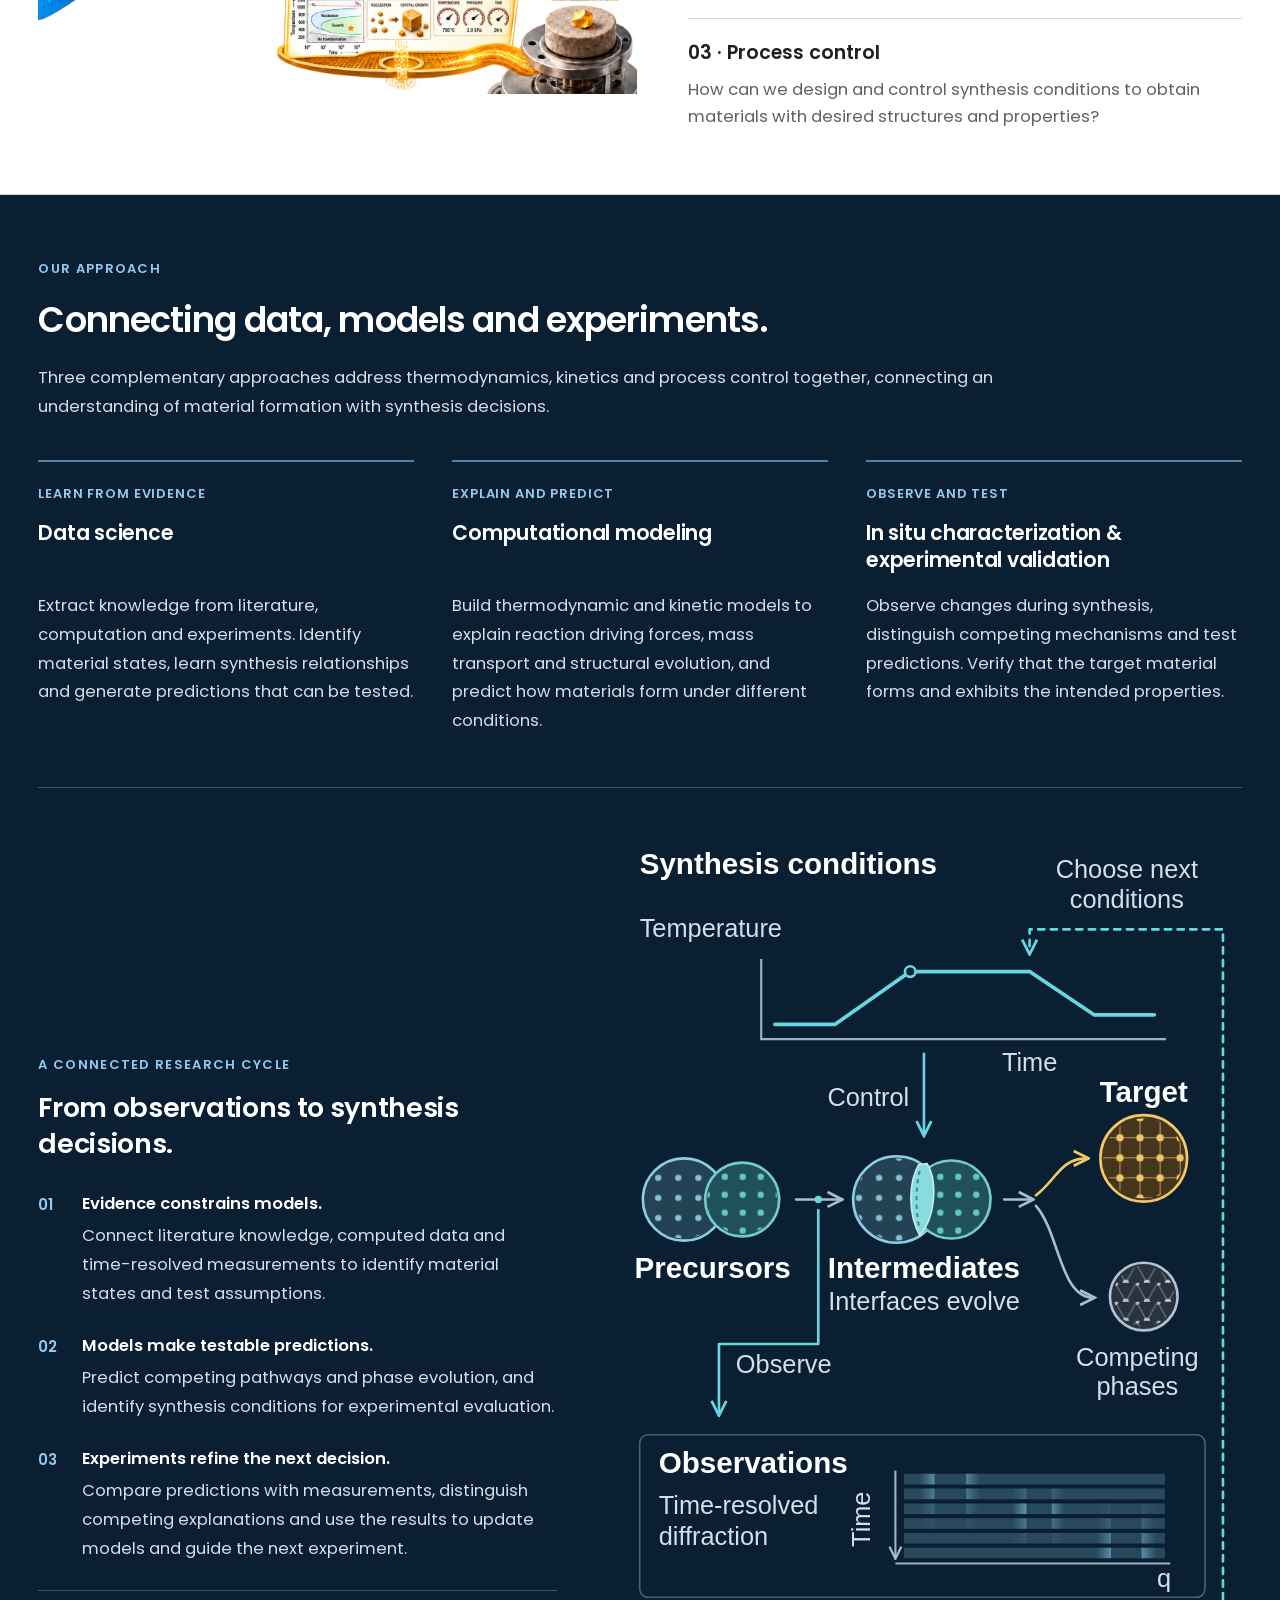
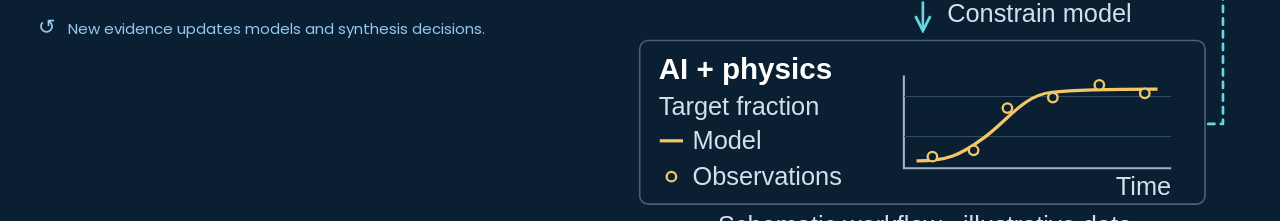
==== commit fccb8248: "Correct thermodynamic accessibility and kinetic selectivity labels on Home" ====
--- a/group/index.html
+++ b/group/index.html
@@ -90,11 +90,11 @@
               <p class="gap-question">Thermodynamics and kinetics explain material formation. Process control uses this understanding to guide synthesis.</p>
               <dl class="gap-levels">
                 <div>
-                  <dt>01 · Thermodynamic selectivity</dt>
+                  <dt>01 · Thermodynamic accessibility</dt>
                   <dd>Which phases and transformations are thermodynamically favored under synthesis conditions?</dd>
                 </div>
                 <div>
-                  <dt>02 · Kinetic accessibility</dt>
+                  <dt>02 · Kinetic selectivity</dt>
                   <dd>How do kinetic barriers and transport shape the pathways and timescales of material formation?</dd>
                 </div>
                 <div>
